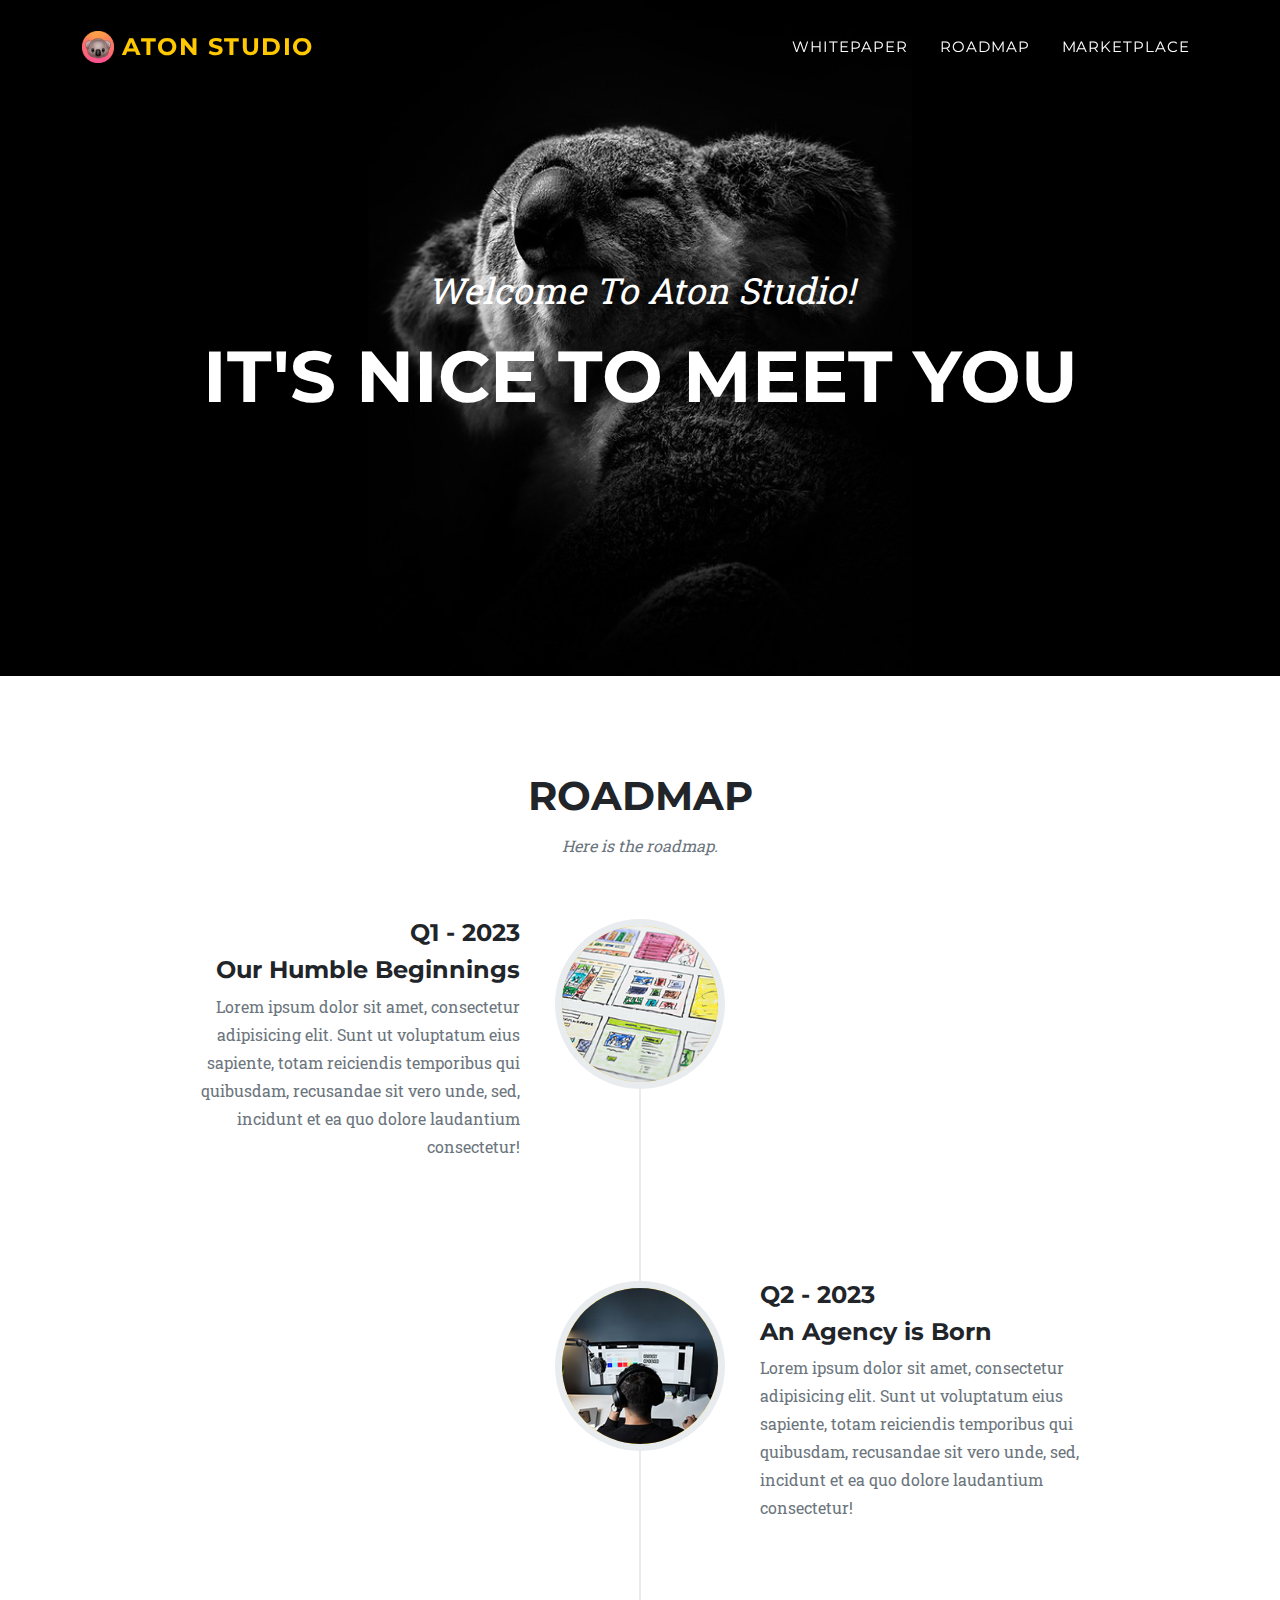
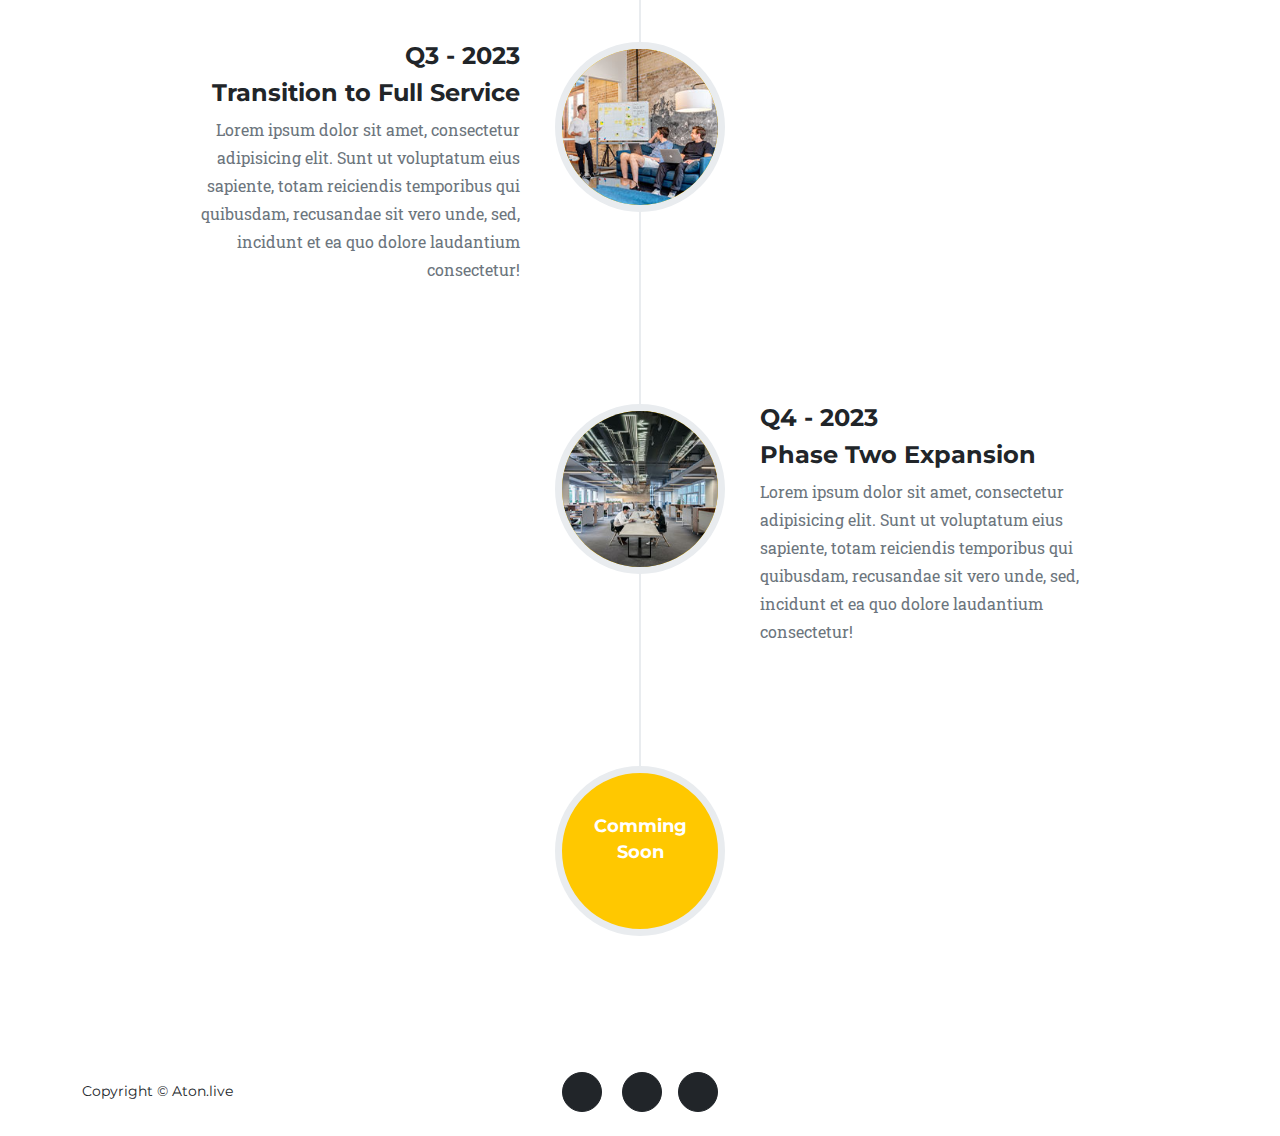
==== index.html @ 5dbd684d "add FCM #2" ====
<!DOCTYPE html>
<html lang="en">
    <head>
        <meta charset="utf-8" />
        <meta name="viewport" content="width=device-width, initial-scale=1, shrink-to-fit=no" />
        <meta name="description" content="" />
        <meta name="author" content="" />
        <title>Aton</title>
        <!-- Favicon-->
        <link rel="icon" type="image/x-icon" href="assets/favicon.ico" />
        <!-- Font Awesome icons (free version)-->
        <script src="https://use.fontawesome.com/releases/v6.3.0/js/all.js" crossorigin="anonymous"></script>
        <!-- Google fonts-->
        <link href="https://fonts.googleapis.com/css?family=Montserrat:400,700" rel="stylesheet" type="text/css" />
        <link href="https://fonts.googleapis.com/css?family=Roboto+Slab:400,100,300,700" rel="stylesheet" type="text/css" />
        <!-- Core theme CSS (includes Bootstrap)-->
        <link href="css/styles.css" rel="stylesheet" />
    </head>
    <body id="page-top">
        <!-- Navigation-->
        <nav class="navbar navbar-expand-lg navbar-dark fixed-top" id="mainNav">
            <div class="container">
                <a class="navbar-brand" style="display: flex;
                    align-items: center;
                    justify-content: center;" href="#page-top"><img src="assets/img/aton.png" alt="..." /><span
                    style="margin-left: 8px;">Aton Studio</span></a>
                    <button class="navbar-toggler" type="button" data-bs-toggle="collapse" data-bs-target="#navbarResponsive" aria-controls="navbarResponsive" aria-expanded="false" aria-label="Toggle navigation">
                    Menu
                    <i class="fas fa-bars ms-1"></i>
                    </button>
                    <div class="collapse navbar-collapse" id="navbarResponsive">
                        <ul class="navbar-nav text-uppercase ms-auto py-4 py-lg-0">
                            <li class="nav-item"><a class="nav-link" href="https://whitepaper.aton.live">Whitepaper</a></li>
                            <li class="nav-item"><a class="nav-link" href="#roadmap">Roadmap</a></li>
                            <li class="nav-item"><a class="nav-link" href="#markerplace">Marketplace</a></li>
                            
                        </ul>
                    </div>
                </div>
            </nav>
            <!-- Masthead-->
            <header class="masthead">
                <div class="container">
                    <div class="masthead-subheading">Welcome To Aton Studio!</div>
                    <div class="masthead-heading text-uppercase">It's Nice To Meet You</div>
                    <!-- <a class="btn btn-primary btn-xl text-uppercase" href="#services">Tell Me More</a> -->
                </div>
            </header>
            <!-- Services-->
            <!-- <section class="page-section" id="services">
                <div class="container">
                    <div class="text-center">
                        <h2 class="section-heading text-uppercase">Services</h2>
                        <h3 class="section-subheading text-muted">Lorem ipsum dolor sit amet consectetur.</h3>
                    </div>
                    <div class="row text-center">
                        <div class="col-md-4">
                            <span class="fa-stack fa-4x">
                                <i class="fas fa-circle fa-stack-2x text-primary"></i>
                                <i class="fas fa-shopping-cart fa-stack-1x fa-inverse"></i>
                            </span>
                            <h4 class="my-3">E-Commerce</h4>
                            <p class="text-muted">Lorem ipsum dolor sit amet, consectetur adipisicing elit. Minima maxime quam architecto quo inventore harum ex magni, dicta impedit.</p>
                        </div>
                        <div class="col-md-4">
                            <span class="fa-stack fa-4x">
                                <i class="fas fa-circle fa-stack-2x text-primary"></i>
                                <i class="fas fa-laptop fa-stack-1x fa-inverse"></i>
                            </span>
                            <h4 class="my-3">Responsive Design</h4>
                            <p class="text-muted">Lorem ipsum dolor sit amet, consectetur adipisicing elit. Minima maxime quam architecto quo inventore harum ex magni, dicta impedit.</p>
                        </div>
                        <div class="col-md-4">
                            <span class="fa-stack fa-4x">
                                <i class="fas fa-circle fa-stack-2x text-primary"></i>
                                <i class="fas fa-lock fa-stack-1x fa-inverse"></i>
                            </span>
                            <h4 class="my-3">Web Security</h4>
                            <p class="text-muted">Lorem ipsum dolor sit amet, consectetur adipisicing elit. Minima maxime quam architecto quo inventore harum ex magni, dicta impedit.</p>
                        </div>
                    </div>
                </div>
            </section> -->
            <!-- Portfolio Grid-->
            <section class="page-section bg-light" id="roadmap" hidden>
                <div class="container">
                    <div class="text-center">
                        <h2 class="section-heading text-uppercase">Marketplace</h2>
                        <!-- <h3 class="section-subheading text-muted">.</h3> -->
                    </div>
                    <div class="row">
                        <div class="col-lg-6 col-sm-6 mb-6">
                            <!-- Portfolio item 1-->
                            <div class="portfolio-item">
                                <a class="portfolio-link" data-bs-toggle="modal" href="#portfolioModal1">
                                    
                                    <img class="img-fluid" src="https://api.nextype.finance/uploads/20220811/cabba7545c4e58f94fafe153d2fb8b91.jpg" alt="..." />
                                </a>
                                <div class="portfolio-caption">
                                    <div class="portfolio-caption-heading">Box One</div>
                                    <div class="portfolio-caption-subheading text-muted">Illustration</div>
                                </div>
                            </div>
                        </div>
                        <div class="col-lg-6 col-sm-6 mb-6">
                            <!-- Portfolio item 2-->
                            <div class="portfolio-item">
                                <a class="portfolio-link" data-bs-toggle="modal" href="#portfolioModal2">
                                    
                                    <img class="img-fluid" src="https://api.nextype.finance/uploads/20220630/55131f9272487e66151fd3ce43eb2d7c.jpg" alt="..." />
                                </a>
                                <div class="portfolio-caption">
                                    <div class="portfolio-caption-heading">Box One</div>
                                    <div class="portfolio-caption-subheading text-muted">Graphic Design</div>
                                </div>
                            </div>
                        </div>
                        <div class="col-lg-6 col-sm-6 mb-6 mb-lg-0">
                            <!-- Portfolio item 3-->
                            <div class="portfolio-item">
                                <a class="portfolio-link" data-bs-toggle="modal" href="#portfolioModal3">
                                    
                                    <img class="img-fluid" src="https://api.nextype.finance/uploads/20220630/55131f9272487e66151fd3ce43eb2d7c.jpg" alt="..." />
                                </a>
                                <div class="portfolio-caption">
                                    <div class="portfolio-caption-heading">Box One</div>
                                    <div class="portfolio-caption-subheading text-muted">Identity</div>
                                </div>
                            </div>
                        </div>
                        <div class="col-lg-6 col-sm-6 mb-6">
                            <!-- Portfolio item 4-->
                            <div class="portfolio-item">
                                <a class="portfolio-link" data-bs-toggle="modal" href="#portfolioModal4">
                                    
                                    <img class="img-fluid" src="https://api.nextype.finance/uploads/20220630/55131f9272487e66151fd3ce43eb2d7c.jpg" alt="..." />
                                </a>
                                <div class="portfolio-caption">
                                    <div class="portfolio-caption-heading">Box One</div>
                                    <div class="portfolio-caption-subheading text-muted">Branding</div>
                                </div>
                            </div>
                        </div>
                    </div>
                </div>
            </section>
            <!-- About-->
            <section class="page-section" id="about">
                <div class="container">
                    <div class="text-center">
                        <h2 class="section-heading text-uppercase">Roadmap</h2>
                        <h3 class="section-subheading text-muted">Here is the roadmap.</h3>
                    </div>
                    <ul class="timeline">
                        <li>
                            <div class="timeline-image"><img class="rounded-circle img-fluid" src="assets/img/about/1.jpg" alt="..." /></div>
                            <div class="timeline-panel">
                                <div class="timeline-heading">
                                    <h4>Q1 - 2023</h4>
                                    <h4 class="subheading">Our Humble Beginnings</h4>
                                </div>
                                <div class="timeline-body"><p class="text-muted">Lorem ipsum dolor sit amet, consectetur adipisicing elit. Sunt ut voluptatum eius sapiente, totam reiciendis temporibus qui quibusdam, recusandae sit vero unde, sed, incidunt et ea quo dolore laudantium consectetur!</p></div>
                            </div>
                        </li>
                        <li class="timeline-inverted">
                            <div class="timeline-image"><img class="rounded-circle img-fluid" src="assets/img/about/2.jpg" alt="..." /></div>
                            <div class="timeline-panel">
                                <div class="timeline-heading">
                                    <h4>Q2 - 2023</h4>
                                    <h4 class="subheading">An Agency is Born</h4>
                                </div>
                                <div class="timeline-body"><p class="text-muted">Lorem ipsum dolor sit amet, consectetur adipisicing elit. Sunt ut voluptatum eius sapiente, totam reiciendis temporibus qui quibusdam, recusandae sit vero unde, sed, incidunt et ea quo dolore laudantium consectetur!</p></div>
                            </div>
                        </li>
                        <li>
                            <div class="timeline-image"><img class="rounded-circle img-fluid" src="assets/img/about/3.jpg" alt="..." /></div>
                            <div class="timeline-panel">
                                <div class="timeline-heading">
                                    <h4>Q3 - 2023</h4>
                                    <h4 class="subheading">Transition to Full Service</h4>
                                </div>
                                <div class="timeline-body"><p class="text-muted">Lorem ipsum dolor sit amet, consectetur adipisicing elit. Sunt ut voluptatum eius sapiente, totam reiciendis temporibus qui quibusdam, recusandae sit vero unde, sed, incidunt et ea quo dolore laudantium consectetur!</p></div>
                            </div>
                        </li>
                        <li class="timeline-inverted">
                            <div class="timeline-image"><img class="rounded-circle img-fluid" src="assets/img/about/4.jpg" alt="..." /></div>
                            <div class="timeline-panel">
                                <div class="timeline-heading">
                                    <h4>Q4 - 2023</h4>
                                    <h4 class="subheading">Phase Two Expansion</h4>
                                </div>
                                <div class="timeline-body"><p class="text-muted">Lorem ipsum dolor sit amet, consectetur adipisicing elit. Sunt ut voluptatum eius sapiente, totam reiciendis temporibus qui quibusdam, recusandae sit vero unde, sed, incidunt et ea quo dolore laudantium consectetur!</p></div>
                            </div>
                        </li>
                        <li class="timeline-inverted">
                            <div class="timeline-image">
                                <h4>
                                Comming <br> Soon
                                </h4>
                            </div>
                        </li>
                    </ul>
                </div>
            </section>
            <!-- Team-->
            <!-- <section class="page-section bg-light" id="team">
                <div class="container">
                    <div class="text-center">
                        <h2 class="section-heading text-uppercase">Our Amazing Team</h2>
                        <h3 class="section-subheading text-muted">Lorem ipsum dolor sit amet consectetur.</h3>
                    </div>
                    <div class="row">
                        <div class="col-lg-4">
                            <div class="team-member">
                                <img class="mx-auto rounded-circle" src="assets/img/team/1.jpg" alt="..." />
                                <h4>Parveen Anand</h4>
                                <p class="text-muted">Lead Designer</p>
                                <a class="btn btn-dark btn-social mx-2" href="#!" aria-label="Parveen Anand Twitter Profile"><i class="fab fa-twitter"></i></a>
                                <a class="btn btn-dark btn-social mx-2" href="#!" aria-label="Parveen Anand Facebook Profile"><i class="fab fa-facebook-f"></i></a>
                                <a class="btn btn-dark btn-social mx-2" href="#!" aria-label="Parveen Anand LinkedIn Profile"><i class="fab fa-linkedin-in"></i></a>
                            </div>
                        </div>
                        <div class="col-lg-4">
                            <div class="team-member">
                                <img class="mx-auto rounded-circle" src="assets/img/team/2.jpg" alt="..." />
                                <h4>Diana Petersen</h4>
                                <p class="text-muted">Lead Marketer</p>
                                <a class="btn btn-dark btn-social mx-2" href="#!" aria-label="Diana Petersen Twitter Profile"><i class="fab fa-twitter"></i></a>
                                <a class="btn btn-dark btn-social mx-2" href="#!" aria-label="Diana Petersen Facebook Profile"><i class="fab fa-facebook-f"></i></a>
                                <a class="btn btn-dark btn-social mx-2" href="#!" aria-label="Diana Petersen LinkedIn Profile"><i class="fab fa-linkedin-in"></i></a>
                            </div>
                        </div>
                        <div class="col-lg-4">
                            <div class="team-member">
                                <img class="mx-auto rounded-circle" src="assets/img/team/3.jpg" alt="..." />
                                <h4>Larry Parker</h4>
                                <p class="text-muted">Lead Developer</p>
                                <a class="btn btn-dark btn-social mx-2" href="#!" aria-label="Larry Parker Twitter Profile"><i class="fab fa-twitter"></i></a>
                                <a class="btn btn-dark btn-social mx-2" href="#!" aria-label="Larry Parker Facebook Profile"><i class="fab fa-facebook-f"></i></a>
                                <a class="btn btn-dark btn-social mx-2" href="#!" aria-label="Larry Parker LinkedIn Profile"><i class="fab fa-linkedin-in"></i></a>
                            </div>
                        </div>
                    </div>
                    <div class="row">
                        <div class="col-lg-8 mx-auto text-center"><p class="large text-muted">Lorem ipsum dolor sit amet, consectetur adipisicing elit. Aut eaque, laboriosam veritatis, quos non quis ad perspiciatis, totam corporis ea, alias ut unde.</p></div>
                    </div>
                </div>
            </section> -->
            <!-- Clients-->
            <!-- <div class="py-5">
                <div class="container">
                    <div class="row align-items-center">
                        <div class="col-md-3 col-sm-6 my-3">
                            <a href="#!"><img class="img-fluid img-brand d-block mx-auto" src="assets/img/logos/microsoft.svg" alt="..." aria-label="Microsoft Logo" /></a>
                        </div>
                        <div class="col-md-3 col-sm-6 my-3">
                            <a href="#!"><img class="img-fluid img-brand d-block mx-auto" src="assets/img/logos/google.svg" alt="..." aria-label="Google Logo" /></a>
                        </div>
                        <div class="col-md-3 col-sm-6 my-3">
                            <a href="#!"><img class="img-fluid img-brand d-block mx-auto" src="assets/img/logos/facebook.svg" alt="..." aria-label="Facebook Logo" /></a>
                        </div>
                        <div class="col-md-3 col-sm-6 my-3">
                            <a href="#!"><img class="img-fluid img-brand d-block mx-auto" src="assets/img/logos/ibm.svg" alt="..." aria-label="IBM Logo" /></a>
                        </div>
                    </div>
                </div>
            </div> -->
            <!-- Contact-->
            
            <!-- Footer-->
            <footer class="footer py-4">
                <div class="container">
                    <div class="row align-items-center">
                        <div class="col-lg-4 text-lg-start">Copyright &copy; Aton.live</div>
                        <div class="col-lg-4 my-3 my-lg-0">
                            <a class="btn btn-dark btn-social mx-2" href="#!" aria-label="Twitter"><i class="fab fa-twitter"></i></a>
                            <a class="btn btn-dark btn-social mx-2" href="#!" aria-label="Telegram">
                                <i class="fa-brands fa-telegram"></i>
                                <a class="btn btn-dark btn-social mx-2" href="#!" aria-label="Discord"><i class="fa-brands fa-discord"></i></a>
                            </div>
                            
                        </div>
                    </div>
                </footer>
                <!-- Portfolio Modals-->
                <!-- Portfolio item 1 modal popup-->
                <div class="portfolio-modal modal fade" id="portfolioModal1" tabindex="-1" role="dialog" aria-hidden="true">
                    <div class="modal-dialog">
                        <div class="modal-content">
                            <div class="close-modal" data-bs-dismiss="modal"><img src="assets/img/close-icon.svg" alt="Close modal" /></div>
                            <div class="container">
                                <div class="row justify-content-center">
                                    <div class="col-lg-8">
                                        <div class="modal-body">
                                            <!-- Project details-->
                                            <h2 class="text-uppercase">Project Name</h2>
                                            <p class="item-intro text-muted">Lorem ipsum dolor sit amet consectetur.</p>
                                            <img class="img-fluid d-block mx-auto" src="assets/img/portfolio/1.jpg" alt="..." />
                                            <p>Use this area to describe your project. Lorem ipsum dolor sit amet, consectetur adipisicing elit. Est blanditiis dolorem culpa incidunt minus dignissimos deserunt repellat aperiam quasi sunt officia expedita beatae cupiditate, maiores repudiandae, nostrum, reiciendis facere nemo!</p>
                                            <ul class="list-inline">
                                                <li>
                                                    <strong>Client:</strong>
                                                    Threads
                                                </li>
                                                <li>
                                                    <strong>Category:</strong>
                                                    Illustration
                                                </li>
                                            </ul>
                                            <button class="btn btn-primary btn-xl text-uppercase" data-bs-dismiss="modal" type="button">
                                            <i class="fas fa-xmark me-1"></i>
                                            Close Project
                                            </button>
                                        </div>
                                    </div>
                                </div>
                            </div>
                        </div>
                    </div>
                </div>
                <!-- Portfolio item 2 modal popup-->
                <div class="portfolio-modal modal fade" id="portfolioModal2" tabindex="-1" role="dialog" aria-hidden="true">
                    <div class="modal-dialog">
                        <div class="modal-content">
                            <div class="close-modal" data-bs-dismiss="modal"><img src="assets/img/close-icon.svg" alt="Close modal" /></div>
                            <div class="container">
                                <div class="row justify-content-center">
                                    <div class="col-lg-8">
                                        <div class="modal-body">
                                            <!-- Project details-->
                                            <h2 class="text-uppercase">Project Name</h2>
                                            <p class="item-intro text-muted">Lorem ipsum dolor sit amet consectetur.</p>
                                            <img class="img-fluid d-block mx-auto" src="assets/img/portfolio/2.jpg" alt="..." />
                                            <p>Use this area to describe your project. Lorem ipsum dolor sit amet, consectetur adipisicing elit. Est blanditiis dolorem culpa incidunt minus dignissimos deserunt repellat aperiam quasi sunt officia expedita beatae cupiditate, maiores repudiandae, nostrum, reiciendis facere nemo!</p>
                                            <ul class="list-inline">
                                                <li>
                                                    <strong>Client:</strong>
                                                    Explore
                                                </li>
                                                <li>
                                                    <strong>Category:</strong>
                                                    Graphic Design
                                                </li>
                                            </ul>
                                            <button class="btn btn-primary btn-xl text-uppercase" data-bs-dismiss="modal" type="button">
                                            <i class="fas fa-xmark me-1"></i>
                                            Close Project
                                            </button>
                                        </div>
                                    </div>
                                </div>
                            </div>
                        </div>
                    </div>
                </div>
                <!-- Portfolio item 3 modal popup-->
                <div class="portfolio-modal modal fade" id="portfolioModal3" tabindex="-1" role="dialog" aria-hidden="true">
                    <div class="modal-dialog">
                        <div class="modal-content">
                            <div class="close-modal" data-bs-dismiss="modal"><img src="assets/img/close-icon.svg" alt="Close modal" /></div>
                            <div class="container">
                                <div class="row justify-content-center">
                                    <div class="col-lg-8">
                                        <div class="modal-body">
                                            <!-- Project details-->
                                            <h2 class="text-uppercase">Project Name</h2>
                                            <p class="item-intro text-muted">Lorem ipsum dolor sit amet consectetur.</p>
                                            <img class="img-fluid d-block mx-auto" src="assets/img/portfolio/3.jpg" alt="..." />
                                            <p>Use this area to describe your project. Lorem ipsum dolor sit amet, consectetur adipisicing elit. Est blanditiis dolorem culpa incidunt minus dignissimos deserunt repellat aperiam quasi sunt officia expedita beatae cupiditate, maiores repudiandae, nostrum, reiciendis facere nemo!</p>
                                            <ul class="list-inline">
                                                <li>
                                                    <strong>Client:</strong>
                                                    Finish
                                                </li>
                                                <li>
                                                    <strong>Category:</strong>
                                                    Identity
                                                </li>
                                            </ul>
                                            <button class="btn btn-primary btn-xl text-uppercase" data-bs-dismiss="modal" type="button">
                                            <i class="fas fa-xmark me-1"></i>
                                            Close Project
                                            </button>
                                        </div>
                                    </div>
                                </div>
                            </div>
                        </div>
                    </div>
                </div>
                <!-- Portfolio item 4 modal popup-->
                <div class="portfolio-modal modal fade" id="portfolioModal4" tabindex="-1" role="dialog" aria-hidden="true">
                    <div class="modal-dialog">
                        <div class="modal-content">
                            <div class="close-modal" data-bs-dismiss="modal"><img src="assets/img/close-icon.svg" alt="Close modal" /></div>
                            <div class="container">
                                <div class="row justify-content-center">
                                    <div class="col-lg-8">
                                        <div class="modal-body">
                                            <!-- Project details-->
                                            <h2 class="text-uppercase">Project Name</h2>
                                            <p class="item-intro text-muted">Lorem ipsum dolor sit amet consectetur.</p>
                                            <img class="img-fluid d-block mx-auto" src="assets/img/portfolio/4.jpg" alt="..." />
                                            <p>Use this area to describe your project. Lorem ipsum dolor sit amet, consectetur adipisicing elit. Est blanditiis dolorem culpa incidunt minus dignissimos deserunt repellat aperiam quasi sunt officia expedita beatae cupiditate, maiores repudiandae, nostrum, reiciendis facere nemo!</p>
                                            <ul class="list-inline">
                                                <li>
                                                    <strong>Client:</strong>
                                                    Lines
                                                </li>
                                                <li>
                                                    <strong>Category:</strong>
                                                    Branding
                                                </li>
                                            </ul>
                                            <button class="btn btn-primary btn-xl text-uppercase" data-bs-dismiss="modal" type="button">
                                            <i class="fas fa-xmark me-1"></i>
                                            Close Project
                                            </button>
                                        </div>
                                    </div>
                                </div>
                            </div>
                        </div>
                    </div>
                </div>
                <!-- Portfolio item 5 modal popup-->
                <div class="portfolio-modal modal fade" id="portfolioModal5" tabindex="-1" role="dialog" aria-hidden="true">
                    <div class="modal-dialog">
                        <div class="modal-content">
                            <div class="close-modal" data-bs-dismiss="modal"><img src="assets/img/close-icon.svg" alt="Close modal" /></div>
                            <div class="container">
                                <div class="row justify-content-center">
                                    <div class="col-lg-8">
                                        <div class="modal-body">
                                            <!-- Project details-->
                                            <h2 class="text-uppercase">Project Name</h2>
                                            <p class="item-intro text-muted">Lorem ipsum dolor sit amet consectetur.</p>
                                            <img class="img-fluid d-block mx-auto" src="assets/img/portfolio/5.jpg" alt="..." />
                                            <p>Use this area to describe your project. Lorem ipsum dolor sit amet, consectetur adipisicing elit. Est blanditiis dolorem culpa incidunt minus dignissimos deserunt repellat aperiam quasi sunt officia expedita beatae cupiditate, maiores repudiandae, nostrum, reiciendis facere nemo!</p>
                                            <ul class="list-inline">
                                                <li>
                                                    <strong>Client:</strong>
                                                    Southwest
                                                </li>
                                                <li>
                                                    <strong>Category:</strong>
                                                    Website Design
                                                </li>
                                            </ul>
                                            <button class="btn btn-primary btn-xl text-uppercase" data-bs-dismiss="modal" type="button">
                                            <i class="fas fa-xmark me-1"></i>
                                            Close Project
                                            </button>
                                        </div>
                                    </div>
                                </div>
                            </div>
                        </div>
                    </div>
                </div>
                <!-- Portfolio item 6 modal popup-->
                <div class="portfolio-modal modal fade" id="portfolioModal6" tabindex="-1" role="dialog" aria-hidden="true">
                    <div class="modal-dialog">
                        <div class="modal-content">
                            <div class="close-modal" data-bs-dismiss="modal"><img src="assets/img/close-icon.svg" alt="Close modal" /></div>
                            <div class="container">
                                <div class="row justify-content-center">
                                    <div class="col-lg-8">
                                        <div class="modal-body">
                                            <!-- Project details-->
                                            <h2 class="text-uppercase">Project Name</h2>
                                            <p class="item-intro text-muted">Lorem ipsum dolor sit amet consectetur.</p>
                                            <img class="img-fluid d-block mx-auto" src="assets/img/portfolio/6.jpg" alt="..." />
                                            <p>Use this area to describe your project. Lorem ipsum dolor sit amet, consectetur adipisicing elit. Est blanditiis dolorem culpa incidunt minus dignissimos deserunt repellat aperiam quasi sunt officia expedita beatae cupiditate, maiores repudiandae, nostrum, reiciendis facere nemo!</p>
                                            <ul class="list-inline">
                                                <li>
                                                    <strong>Client:</strong>
                                                    Window
                                                </li>
                                                <li>
                                                    <strong>Category:</strong>
                                                    Photography
                                                </li>
                                            </ul>
                                            <button class="btn btn-primary btn-xl text-uppercase" data-bs-dismiss="modal" type="button">
                                            <i class="fas fa-xmark me-1"></i>
                                            Close Project
                                            </button>
                                        </div>
                                    </div>
                                </div>
                            </div>
                        </div>
                    </div>
                </div>
                <!-- Bootstrap core JS-->
                <script src="https://cdn.jsdelivr.net/npm/bootstrap@5.2.3/dist/js/bootstrap.bundle.min.js"></script>
                <!-- Core theme JS-->
                <script src="js/scripts.js"></script>
                <!-- * * * * * * * * * * * * * * * * * * * * * * * * * * * * * * * * * * * * * * * *-->
                <!-- * *                               SB Forms JS                               * *-->
                <!-- * * Activate your form at https://startbootstrap.com/solution/contact-forms * *-->
                <!-- * * * * * * * * * * * * * * * * * * * * * * * * * * * * * * * * * * * * * * * *-->
                <script src="https://cdn.startbootstrap.com/sb-forms-latest.js"></script>
                <script type="module">
                // Import the functions you need from the SDKs you need
                import { initializeApp } from "https://www.gstatic.com/firebasejs/9.22.2/firebase-app.js";
                import { getAnalytics } from "https://www.gstatic.com/firebasejs/9.22.2/firebase-analytics.js";
                // TODO: Add SDKs for Firebase products that you want to use
                // https://firebase.google.com/docs/web/setup#available-libraries
                // Your web app's Firebase configuration
                // For Firebase JS SDK v7.20.0 and later, measurementId is optional
                const firebaseConfig = {
                apiKey: "AIzaSyDiqW_AFMEphLbdrB8L8mS9ih6GQf1ckoI",
                authDomain: "fcm-demo-9a534.firebaseapp.com",
                projectId: "fcm-demo-9a534",
                storageBucket: "fcm-demo-9a534.appspot.com",
                messagingSenderId: "1076455586707",
                appId: "1:1076455586707:web:398257d12995096ba80666",
                measurementId: "G-59GK2NN295"
                };
                // Initialize Firebase
                const app = initializeApp(firebaseConfig);
                // Khởi tạo Firebase
                // Lấy đối tượng messaging của Firebase
                //var messaging = app.messaging();
                // Yêu cầu quyền hiển thị thông báo
                messaging.requestPermission()
                .then(function () {
                console.log('Quyền hiển thị thông báo đã được cấp!');
                // Gửi thông báo đẩy khi đã có quyền
                //sendPushNotification();
                })
                .catch(function (error) {
                console.log('Lỗi khi yêu cầu quyền hiển thị thông báo:', error);
                });
                const analytics = getAnalytics(app);
                </script>
            </body>
        </html>
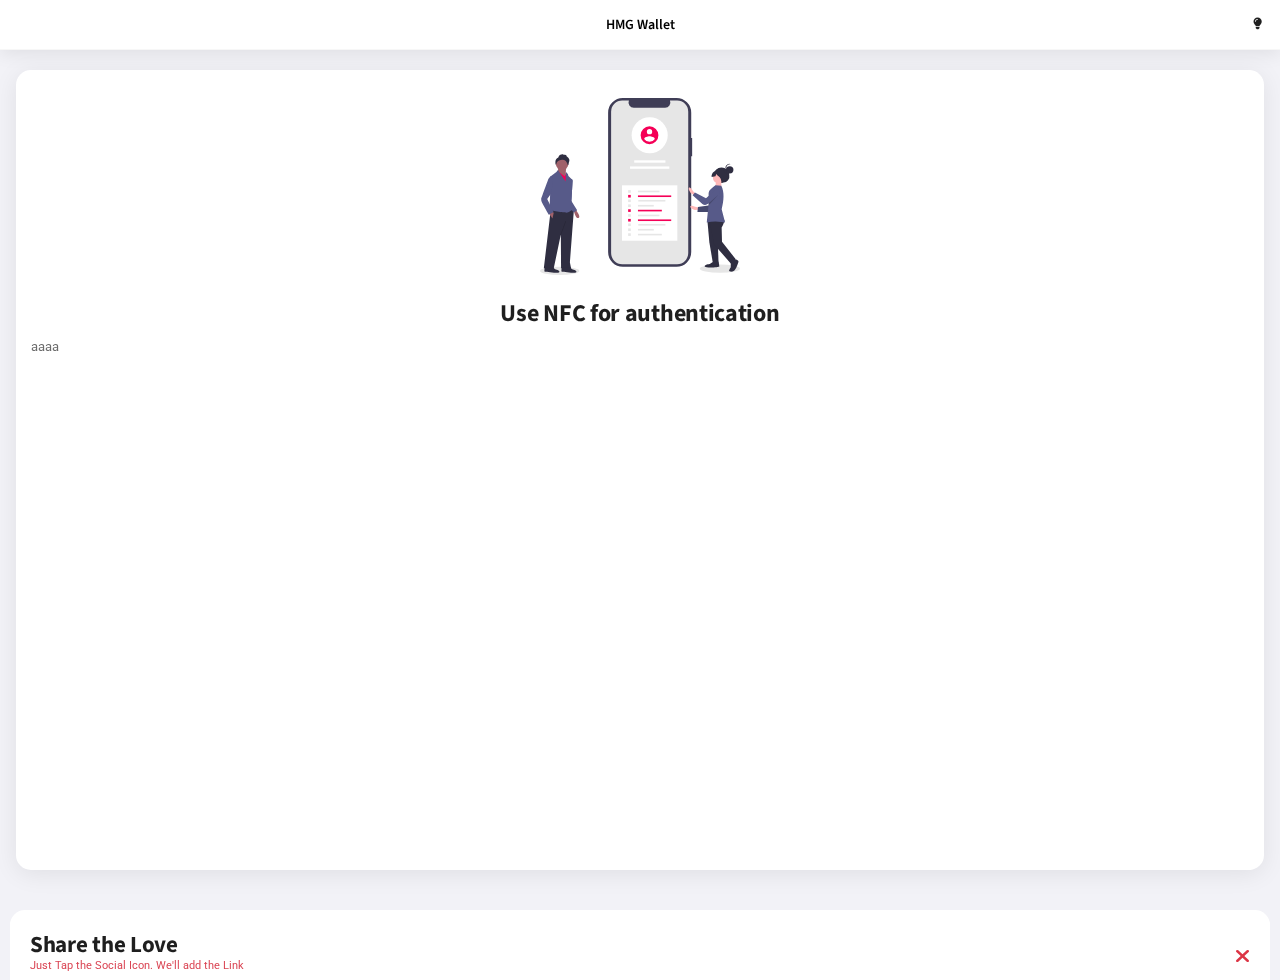
==== commit aba4515f: "add nfc" ====
--- a/index.html
+++ b/index.html
@@ -1,540 +1,180 @@
-<!DOCTYPE html>
+<!DOCTYPE HTML>
 <html lang="en">
-    <head>
-        <meta charset="utf-8" />
-        <meta name="viewport" content="width=device-width, initial-scale=1, shrink-to-fit=no" />
-        <meta name="description" content="" />
-        <meta name="author" content="" />
-        <title>Aton</title>
-        <!-- Favicon-->
-        <link rel="icon" type="image/x-icon" href="assets/favicon.ico" />
-        <!-- Font Awesome icons (free version)-->
-        <script src="https://use.fontawesome.com/releases/v6.3.0/js/all.js" crossorigin="anonymous"></script>
-        <!-- Google fonts-->
-        <link href="https://fonts.googleapis.com/css?family=Montserrat:400,700" rel="stylesheet" type="text/css" />
-        <link href="https://fonts.googleapis.com/css?family=Roboto+Slab:400,100,300,700" rel="stylesheet" type="text/css" />
-        <!-- Core theme CSS (includes Bootstrap)-->
-        <link href="css/styles.css" rel="stylesheet" />
-    </head>
-    <body id="page-top">
-        <!-- Navigation-->
-        <nav class="navbar navbar-expand-lg navbar-dark fixed-top" id="mainNav">
-            <div class="container">
-                <a class="navbar-brand" style="display: flex;
-                    align-items: center;
-                    justify-content: center;" href="#page-top"><img src="assets/img/aton.png" alt="..." /><span
-                    style="margin-left: 8px;">Aton Studio</span></a>
-                    <button class="navbar-toggler" type="button" data-bs-toggle="collapse" data-bs-target="#navbarResponsive" aria-controls="navbarResponsive" aria-expanded="false" aria-label="Toggle navigation">
-                    Menu
-                    <i class="fas fa-bars ms-1"></i>
-                    </button>
-                    <div class="collapse navbar-collapse" id="navbarResponsive">
-                        <ul class="navbar-nav text-uppercase ms-auto py-4 py-lg-0">
-                            <li class="nav-item"><a class="nav-link" href="https://whitepaper.aton.live">Whitepaper</a></li>
-                            <li class="nav-item"><a class="nav-link" href="#roadmap">Roadmap</a></li>
-                            <li class="nav-item"><a class="nav-link" href="#markerplace">Marketplace</a></li>
-                            
-                        </ul>
+<head>
+<meta http-equiv="Content-Type" content="text/html; charset=utf-8" />
+<meta name="apple-mobile-web-app-capable" content="yes">
+<meta name="apple-mobile-web-app-status-bar-style" content="black-translucent">
+<meta name="viewport" content="width=device-width, initial-scale=1, minimum-scale=1, maximum-scale=1, viewport-fit=cover" />
+<title>StickyMobile BootStrap</title>
+<link rel="stylesheet" type="text/css" href="styles/bootstrap.css">
+<link rel="stylesheet" type="text/css" href="styles/style.css">
+<link href="https://fonts.googleapis.com/css?family=Roboto:300,300i,400,400i,500,500i,700,700i,900,900i|Source+Sans+Pro:300,300i,400,400i,600,600i,700,700i,900,900i&display=swap" rel="stylesheet">
+<link rel="stylesheet" type="text/css" href="fonts/css/fontawesome-all.min.css">
+<link rel="manifest" href="_manifest.json" data-pwa-version="set_in_manifest_and_pwa_js">
+<link rel="apple-touch-icon" sizes="180x180" href="app/icons/icon-192x192.png">
+</head>
+
+<body class="theme-light" data-highlight="highlight-red" data-gradient="body-default">
+
+<div id="preloader"><div class="spinner-border color-highlight" role="status"></div></div>
+
+<div id="page">
+
+    <div class="header header-fixed header-logo-center">
+        <a href="index.html" class="header-title">HMG Wallet</a>
+        <a href="#" data-toggle-theme class="header-icon header-icon-4"><i class="fas fa-lightbulb"></i></a>
+    </div>
+
+    
+
+    <div class="page-content header-clear-medium">
+
+        <div class="card card-style" style="height: 800px;">
+            <div class="content mb-0">
+                <img src="images/undraw/2.svg" width="200" class="mx-auto mt-2">
+                <h1  class="text-center pt-4">Use NFC for authentication</h1>
+                <a id="nfc">aaaa</a>
+                </div>
+            </div>
+        </div>
+
+
+    </div>
+    <!-- End of Page Content-->
+    <!-- All Menus, Action Sheets, Modals, Notifications, Toasts, Snackbars get Placed outside the <div class="page-content"> -->
+
+    <div id="menu-verified" class="menu menu-box-modal menu-box-detached">
+        <div class="content text-center py-4">
+            <i class="fa fa-check-circle color-green-dark fa-6x scale-box"></i>
+            <h1 class="pt-4 mb-0">Identity Verified</h1>
+            <p>
+                Thank you for verifying your identity!
+            </p>
+            <a href="#" class="close-menu btn btn-center-l btn-m bg-green-dark rounded-sm text-uppercase font-700 mb-3">Awesome</a>
+        </div>
+    </div>
+
+    <div id="menu-settings" class="menu menu-box-bottom menu-box-detached">
+        <div class="menu-title mt-0 pt-0"><h1>Settings</h1><p class="color-highlight">Flexible and Easy to Use</p><a href="#" class="close-menu"><i class="fa fa-times"></i></a></div>
+        <div class="divider divider-margins mb-n2"></div>
+        <div class="content">
+            <div class="list-group list-custom-small">
+                <a href="#" data-toggle-theme data-trigger-switch="switch-dark-mode" class="pb-2 ms-n1">
+                    <i class="fa font-12 fa-moon rounded-s bg-highlight color-white me-3"></i>
+                    <span>Dark Mode</span>
+                    <div class="custom-control scale-switch ios-switch">
+                        <input data-toggle-theme type="checkbox" class="ios-input" id="switch-dark-mode">
+                        <label class="custom-control-label" for="switch-dark-mode"></label>
                     </div>
-                </div>
-            </nav>
-            <!-- Masthead-->
-            <header class="masthead">
-                <div class="container">
-                    <div class="masthead-subheading">Welcome To Aton Studio!</div>
-                    <div class="masthead-heading text-uppercase">It's Nice To Meet You</div>
-                    <!-- <a class="btn btn-primary btn-xl text-uppercase" href="#services">Tell Me More</a> -->
-                </div>
-            </header>
-            <!-- Services-->
-            <!-- <section class="page-section" id="services">
-                <div class="container">
-                    <div class="text-center">
-                        <h2 class="section-heading text-uppercase">Services</h2>
-                        <h3 class="section-subheading text-muted">Lorem ipsum dolor sit amet consectetur.</h3>
-                    </div>
-                    <div class="row text-center">
-                        <div class="col-md-4">
-                            <span class="fa-stack fa-4x">
-                                <i class="fas fa-circle fa-stack-2x text-primary"></i>
-                                <i class="fas fa-shopping-cart fa-stack-1x fa-inverse"></i>
-                            </span>
-                            <h4 class="my-3">E-Commerce</h4>
-                            <p class="text-muted">Lorem ipsum dolor sit amet, consectetur adipisicing elit. Minima maxime quam architecto quo inventore harum ex magni, dicta impedit.</p>
-                        </div>
-                        <div class="col-md-4">
-                            <span class="fa-stack fa-4x">
-                                <i class="fas fa-circle fa-stack-2x text-primary"></i>
-                                <i class="fas fa-laptop fa-stack-1x fa-inverse"></i>
-                            </span>
-                            <h4 class="my-3">Responsive Design</h4>
-                            <p class="text-muted">Lorem ipsum dolor sit amet, consectetur adipisicing elit. Minima maxime quam architecto quo inventore harum ex magni, dicta impedit.</p>
-                        </div>
-                        <div class="col-md-4">
-                            <span class="fa-stack fa-4x">
-                                <i class="fas fa-circle fa-stack-2x text-primary"></i>
-                                <i class="fas fa-lock fa-stack-1x fa-inverse"></i>
-                            </span>
-                            <h4 class="my-3">Web Security</h4>
-                            <p class="text-muted">Lorem ipsum dolor sit amet, consectetur adipisicing elit. Minima maxime quam architecto quo inventore harum ex magni, dicta impedit.</p>
-                        </div>
-                    </div>
-                </div>
-            </section> -->
-            <!-- Portfolio Grid-->
-            <section class="page-section bg-light" id="roadmap" hidden>
-                <div class="container">
-                    <div class="text-center">
-                        <h2 class="section-heading text-uppercase">Marketplace</h2>
-                        <!-- <h3 class="section-subheading text-muted">.</h3> -->
-                    </div>
-                    <div class="row">
-                        <div class="col-lg-6 col-sm-6 mb-6">
-                            <!-- Portfolio item 1-->
-                            <div class="portfolio-item">
-                                <a class="portfolio-link" data-bs-toggle="modal" href="#portfolioModal1">
-                                    
-                                    <img class="img-fluid" src="https://api.nextype.finance/uploads/20220811/cabba7545c4e58f94fafe153d2fb8b91.jpg" alt="..." />
-                                </a>
-                                <div class="portfolio-caption">
-                                    <div class="portfolio-caption-heading">Box One</div>
-                                    <div class="portfolio-caption-subheading text-muted">Illustration</div>
-                                </div>
-                            </div>
-                        </div>
-                        <div class="col-lg-6 col-sm-6 mb-6">
-                            <!-- Portfolio item 2-->
-                            <div class="portfolio-item">
-                                <a class="portfolio-link" data-bs-toggle="modal" href="#portfolioModal2">
-                                    
-                                    <img class="img-fluid" src="https://api.nextype.finance/uploads/20220630/55131f9272487e66151fd3ce43eb2d7c.jpg" alt="..." />
-                                </a>
-                                <div class="portfolio-caption">
-                                    <div class="portfolio-caption-heading">Box One</div>
-                                    <div class="portfolio-caption-subheading text-muted">Graphic Design</div>
-                                </div>
-                            </div>
-                        </div>
-                        <div class="col-lg-6 col-sm-6 mb-6 mb-lg-0">
-                            <!-- Portfolio item 3-->
-                            <div class="portfolio-item">
-                                <a class="portfolio-link" data-bs-toggle="modal" href="#portfolioModal3">
-                                    
-                                    <img class="img-fluid" src="https://api.nextype.finance/uploads/20220630/55131f9272487e66151fd3ce43eb2d7c.jpg" alt="..." />
-                                </a>
-                                <div class="portfolio-caption">
-                                    <div class="portfolio-caption-heading">Box One</div>
-                                    <div class="portfolio-caption-subheading text-muted">Identity</div>
-                                </div>
-                            </div>
-                        </div>
-                        <div class="col-lg-6 col-sm-6 mb-6">
-                            <!-- Portfolio item 4-->
-                            <div class="portfolio-item">
-                                <a class="portfolio-link" data-bs-toggle="modal" href="#portfolioModal4">
-                                    
-                                    <img class="img-fluid" src="https://api.nextype.finance/uploads/20220630/55131f9272487e66151fd3ce43eb2d7c.jpg" alt="..." />
-                                </a>
-                                <div class="portfolio-caption">
-                                    <div class="portfolio-caption-heading">Box One</div>
-                                    <div class="portfolio-caption-subheading text-muted">Branding</div>
-                                </div>
-                            </div>
-                        </div>
-                    </div>
-                </div>
-            </section>
-            <!-- About-->
-            <section class="page-section" id="about">
-                <div class="container">
-                    <div class="text-center">
-                        <h2 class="section-heading text-uppercase">Roadmap</h2>
-                        <h3 class="section-subheading text-muted">Here is the roadmap.</h3>
-                    </div>
-                    <ul class="timeline">
-                        <li>
-                            <div class="timeline-image"><img class="rounded-circle img-fluid" src="assets/img/about/1.jpg" alt="..." /></div>
-                            <div class="timeline-panel">
-                                <div class="timeline-heading">
-                                    <h4>Q1 - 2023</h4>
-                                    <h4 class="subheading">Our Humble Beginnings</h4>
-                                </div>
-                                <div class="timeline-body"><p class="text-muted">Lorem ipsum dolor sit amet, consectetur adipisicing elit. Sunt ut voluptatum eius sapiente, totam reiciendis temporibus qui quibusdam, recusandae sit vero unde, sed, incidunt et ea quo dolore laudantium consectetur!</p></div>
-                            </div>
-                        </li>
-                        <li class="timeline-inverted">
-                            <div class="timeline-image"><img class="rounded-circle img-fluid" src="assets/img/about/2.jpg" alt="..." /></div>
-                            <div class="timeline-panel">
-                                <div class="timeline-heading">
-                                    <h4>Q2 - 2023</h4>
-                                    <h4 class="subheading">An Agency is Born</h4>
-                                </div>
-                                <div class="timeline-body"><p class="text-muted">Lorem ipsum dolor sit amet, consectetur adipisicing elit. Sunt ut voluptatum eius sapiente, totam reiciendis temporibus qui quibusdam, recusandae sit vero unde, sed, incidunt et ea quo dolore laudantium consectetur!</p></div>
-                            </div>
-                        </li>
-                        <li>
-                            <div class="timeline-image"><img class="rounded-circle img-fluid" src="assets/img/about/3.jpg" alt="..." /></div>
-                            <div class="timeline-panel">
-                                <div class="timeline-heading">
-                                    <h4>Q3 - 2023</h4>
-                                    <h4 class="subheading">Transition to Full Service</h4>
-                                </div>
-                                <div class="timeline-body"><p class="text-muted">Lorem ipsum dolor sit amet, consectetur adipisicing elit. Sunt ut voluptatum eius sapiente, totam reiciendis temporibus qui quibusdam, recusandae sit vero unde, sed, incidunt et ea quo dolore laudantium consectetur!</p></div>
-                            </div>
-                        </li>
-                        <li class="timeline-inverted">
-                            <div class="timeline-image"><img class="rounded-circle img-fluid" src="assets/img/about/4.jpg" alt="..." /></div>
-                            <div class="timeline-panel">
-                                <div class="timeline-heading">
-                                    <h4>Q4 - 2023</h4>
-                                    <h4 class="subheading">Phase Two Expansion</h4>
-                                </div>
-                                <div class="timeline-body"><p class="text-muted">Lorem ipsum dolor sit amet, consectetur adipisicing elit. Sunt ut voluptatum eius sapiente, totam reiciendis temporibus qui quibusdam, recusandae sit vero unde, sed, incidunt et ea quo dolore laudantium consectetur!</p></div>
-                            </div>
-                        </li>
-                        <li class="timeline-inverted">
-                            <div class="timeline-image">
-                                <h4>
-                                Comming <br> Soon
-                                </h4>
-                            </div>
-                        </li>
-                    </ul>
-                </div>
-            </section>
-            <!-- Team-->
-            <!-- <section class="page-section bg-light" id="team">
-                <div class="container">
-                    <div class="text-center">
-                        <h2 class="section-heading text-uppercase">Our Amazing Team</h2>
-                        <h3 class="section-subheading text-muted">Lorem ipsum dolor sit amet consectetur.</h3>
-                    </div>
-                    <div class="row">
-                        <div class="col-lg-4">
-                            <div class="team-member">
-                                <img class="mx-auto rounded-circle" src="assets/img/team/1.jpg" alt="..." />
-                                <h4>Parveen Anand</h4>
-                                <p class="text-muted">Lead Designer</p>
-                                <a class="btn btn-dark btn-social mx-2" href="#!" aria-label="Parveen Anand Twitter Profile"><i class="fab fa-twitter"></i></a>
-                                <a class="btn btn-dark btn-social mx-2" href="#!" aria-label="Parveen Anand Facebook Profile"><i class="fab fa-facebook-f"></i></a>
-                                <a class="btn btn-dark btn-social mx-2" href="#!" aria-label="Parveen Anand LinkedIn Profile"><i class="fab fa-linkedin-in"></i></a>
-                            </div>
-                        </div>
-                        <div class="col-lg-4">
-                            <div class="team-member">
-                                <img class="mx-auto rounded-circle" src="assets/img/team/2.jpg" alt="..." />
-                                <h4>Diana Petersen</h4>
-                                <p class="text-muted">Lead Marketer</p>
-                                <a class="btn btn-dark btn-social mx-2" href="#!" aria-label="Diana Petersen Twitter Profile"><i class="fab fa-twitter"></i></a>
-                                <a class="btn btn-dark btn-social mx-2" href="#!" aria-label="Diana Petersen Facebook Profile"><i class="fab fa-facebook-f"></i></a>
-                                <a class="btn btn-dark btn-social mx-2" href="#!" aria-label="Diana Petersen LinkedIn Profile"><i class="fab fa-linkedin-in"></i></a>
-                            </div>
-                        </div>
-                        <div class="col-lg-4">
-                            <div class="team-member">
-                                <img class="mx-auto rounded-circle" src="assets/img/team/3.jpg" alt="..." />
-                                <h4>Larry Parker</h4>
-                                <p class="text-muted">Lead Developer</p>
-                                <a class="btn btn-dark btn-social mx-2" href="#!" aria-label="Larry Parker Twitter Profile"><i class="fab fa-twitter"></i></a>
-                                <a class="btn btn-dark btn-social mx-2" href="#!" aria-label="Larry Parker Facebook Profile"><i class="fab fa-facebook-f"></i></a>
-                                <a class="btn btn-dark btn-social mx-2" href="#!" aria-label="Larry Parker LinkedIn Profile"><i class="fab fa-linkedin-in"></i></a>
-                            </div>
-                        </div>
-                    </div>
-                    <div class="row">
-                        <div class="col-lg-8 mx-auto text-center"><p class="large text-muted">Lorem ipsum dolor sit amet, consectetur adipisicing elit. Aut eaque, laboriosam veritatis, quos non quis ad perspiciatis, totam corporis ea, alias ut unde.</p></div>
-                    </div>
-                </div>
-            </section> -->
-            <!-- Clients-->
-            <!-- <div class="py-5">
-                <div class="container">
-                    <div class="row align-items-center">
-                        <div class="col-md-3 col-sm-6 my-3">
-                            <a href="#!"><img class="img-fluid img-brand d-block mx-auto" src="assets/img/logos/microsoft.svg" alt="..." aria-label="Microsoft Logo" /></a>
-                        </div>
-                        <div class="col-md-3 col-sm-6 my-3">
-                            <a href="#!"><img class="img-fluid img-brand d-block mx-auto" src="assets/img/logos/google.svg" alt="..." aria-label="Google Logo" /></a>
-                        </div>
-                        <div class="col-md-3 col-sm-6 my-3">
-                            <a href="#!"><img class="img-fluid img-brand d-block mx-auto" src="assets/img/logos/facebook.svg" alt="..." aria-label="Facebook Logo" /></a>
-                        </div>
-                        <div class="col-md-3 col-sm-6 my-3">
-                            <a href="#!"><img class="img-fluid img-brand d-block mx-auto" src="assets/img/logos/ibm.svg" alt="..." aria-label="IBM Logo" /></a>
-                        </div>
-                    </div>
-                </div>
-            </div> -->
-            <!-- Contact-->
-            
-            <!-- Footer-->
-            <footer class="footer py-4">
-                <div class="container">
-                    <div class="row align-items-center">
-                        <div class="col-lg-4 text-lg-start">Copyright &copy; Aton.live</div>
-                        <div class="col-lg-4 my-3 my-lg-0">
-                            <a class="btn btn-dark btn-social mx-2" href="#!" aria-label="Twitter"><i class="fab fa-twitter"></i></a>
-                            <a class="btn btn-dark btn-social mx-2" href="#!" aria-label="Telegram">
-                                <i class="fa-brands fa-telegram"></i>
-                                <a class="btn btn-dark btn-social mx-2" href="#!" aria-label="Discord"><i class="fa-brands fa-discord"></i></a>
-                            </div>
-                            
-                        </div>
-                    </div>
-                </footer>
-                <!-- Portfolio Modals-->
-                <!-- Portfolio item 1 modal popup-->
-                <div class="portfolio-modal modal fade" id="portfolioModal1" tabindex="-1" role="dialog" aria-hidden="true">
-                    <div class="modal-dialog">
-                        <div class="modal-content">
-                            <div class="close-modal" data-bs-dismiss="modal"><img src="assets/img/close-icon.svg" alt="Close modal" /></div>
-                            <div class="container">
-                                <div class="row justify-content-center">
-                                    <div class="col-lg-8">
-                                        <div class="modal-body">
-                                            <!-- Project details-->
-                                            <h2 class="text-uppercase">Project Name</h2>
-                                            <p class="item-intro text-muted">Lorem ipsum dolor sit amet consectetur.</p>
-                                            <img class="img-fluid d-block mx-auto" src="assets/img/portfolio/1.jpg" alt="..." />
-                                            <p>Use this area to describe your project. Lorem ipsum dolor sit amet, consectetur adipisicing elit. Est blanditiis dolorem culpa incidunt minus dignissimos deserunt repellat aperiam quasi sunt officia expedita beatae cupiditate, maiores repudiandae, nostrum, reiciendis facere nemo!</p>
-                                            <ul class="list-inline">
-                                                <li>
-                                                    <strong>Client:</strong>
-                                                    Threads
-                                                </li>
-                                                <li>
-                                                    <strong>Category:</strong>
-                                                    Illustration
-                                                </li>
-                                            </ul>
-                                            <button class="btn btn-primary btn-xl text-uppercase" data-bs-dismiss="modal" type="button">
-                                            <i class="fas fa-xmark me-1"></i>
-                                            Close Project
-                                            </button>
-                                        </div>
-                                    </div>
-                                </div>
-                            </div>
-                        </div>
-                    </div>
-                </div>
-                <!-- Portfolio item 2 modal popup-->
-                <div class="portfolio-modal modal fade" id="portfolioModal2" tabindex="-1" role="dialog" aria-hidden="true">
-                    <div class="modal-dialog">
-                        <div class="modal-content">
-                            <div class="close-modal" data-bs-dismiss="modal"><img src="assets/img/close-icon.svg" alt="Close modal" /></div>
-                            <div class="container">
-                                <div class="row justify-content-center">
-                                    <div class="col-lg-8">
-                                        <div class="modal-body">
-                                            <!-- Project details-->
-                                            <h2 class="text-uppercase">Project Name</h2>
-                                            <p class="item-intro text-muted">Lorem ipsum dolor sit amet consectetur.</p>
-                                            <img class="img-fluid d-block mx-auto" src="assets/img/portfolio/2.jpg" alt="..." />
-                                            <p>Use this area to describe your project. Lorem ipsum dolor sit amet, consectetur adipisicing elit. Est blanditiis dolorem culpa incidunt minus dignissimos deserunt repellat aperiam quasi sunt officia expedita beatae cupiditate, maiores repudiandae, nostrum, reiciendis facere nemo!</p>
-                                            <ul class="list-inline">
-                                                <li>
-                                                    <strong>Client:</strong>
-                                                    Explore
-                                                </li>
-                                                <li>
-                                                    <strong>Category:</strong>
-                                                    Graphic Design
-                                                </li>
-                                            </ul>
-                                            <button class="btn btn-primary btn-xl text-uppercase" data-bs-dismiss="modal" type="button">
-                                            <i class="fas fa-xmark me-1"></i>
-                                            Close Project
-                                            </button>
-                                        </div>
-                                    </div>
-                                </div>
-                            </div>
-                        </div>
-                    </div>
-                </div>
-                <!-- Portfolio item 3 modal popup-->
-                <div class="portfolio-modal modal fade" id="portfolioModal3" tabindex="-1" role="dialog" aria-hidden="true">
-                    <div class="modal-dialog">
-                        <div class="modal-content">
-                            <div class="close-modal" data-bs-dismiss="modal"><img src="assets/img/close-icon.svg" alt="Close modal" /></div>
-                            <div class="container">
-                                <div class="row justify-content-center">
-                                    <div class="col-lg-8">
-                                        <div class="modal-body">
-                                            <!-- Project details-->
-                                            <h2 class="text-uppercase">Project Name</h2>
-                                            <p class="item-intro text-muted">Lorem ipsum dolor sit amet consectetur.</p>
-                                            <img class="img-fluid d-block mx-auto" src="assets/img/portfolio/3.jpg" alt="..." />
-                                            <p>Use this area to describe your project. Lorem ipsum dolor sit amet, consectetur adipisicing elit. Est blanditiis dolorem culpa incidunt minus dignissimos deserunt repellat aperiam quasi sunt officia expedita beatae cupiditate, maiores repudiandae, nostrum, reiciendis facere nemo!</p>
-                                            <ul class="list-inline">
-                                                <li>
-                                                    <strong>Client:</strong>
-                                                    Finish
-                                                </li>
-                                                <li>
-                                                    <strong>Category:</strong>
-                                                    Identity
-                                                </li>
-                                            </ul>
-                                            <button class="btn btn-primary btn-xl text-uppercase" data-bs-dismiss="modal" type="button">
-                                            <i class="fas fa-xmark me-1"></i>
-                                            Close Project
-                                            </button>
-                                        </div>
-                                    </div>
-                                </div>
-                            </div>
-                        </div>
-                    </div>
-                </div>
-                <!-- Portfolio item 4 modal popup-->
-                <div class="portfolio-modal modal fade" id="portfolioModal4" tabindex="-1" role="dialog" aria-hidden="true">
-                    <div class="modal-dialog">
-                        <div class="modal-content">
-                            <div class="close-modal" data-bs-dismiss="modal"><img src="assets/img/close-icon.svg" alt="Close modal" /></div>
-                            <div class="container">
-                                <div class="row justify-content-center">
-                                    <div class="col-lg-8">
-                                        <div class="modal-body">
-                                            <!-- Project details-->
-                                            <h2 class="text-uppercase">Project Name</h2>
-                                            <p class="item-intro text-muted">Lorem ipsum dolor sit amet consectetur.</p>
-                                            <img class="img-fluid d-block mx-auto" src="assets/img/portfolio/4.jpg" alt="..." />
-                                            <p>Use this area to describe your project. Lorem ipsum dolor sit amet, consectetur adipisicing elit. Est blanditiis dolorem culpa incidunt minus dignissimos deserunt repellat aperiam quasi sunt officia expedita beatae cupiditate, maiores repudiandae, nostrum, reiciendis facere nemo!</p>
-                                            <ul class="list-inline">
-                                                <li>
-                                                    <strong>Client:</strong>
-                                                    Lines
-                                                </li>
-                                                <li>
-                                                    <strong>Category:</strong>
-                                                    Branding
-                                                </li>
-                                            </ul>
-                                            <button class="btn btn-primary btn-xl text-uppercase" data-bs-dismiss="modal" type="button">
-                                            <i class="fas fa-xmark me-1"></i>
-                                            Close Project
-                                            </button>
-                                        </div>
-                                    </div>
-                                </div>
-                            </div>
-                        </div>
-                    </div>
-                </div>
-                <!-- Portfolio item 5 modal popup-->
-                <div class="portfolio-modal modal fade" id="portfolioModal5" tabindex="-1" role="dialog" aria-hidden="true">
-                    <div class="modal-dialog">
-                        <div class="modal-content">
-                            <div class="close-modal" data-bs-dismiss="modal"><img src="assets/img/close-icon.svg" alt="Close modal" /></div>
-                            <div class="container">
-                                <div class="row justify-content-center">
-                                    <div class="col-lg-8">
-                                        <div class="modal-body">
-                                            <!-- Project details-->
-                                            <h2 class="text-uppercase">Project Name</h2>
-                                            <p class="item-intro text-muted">Lorem ipsum dolor sit amet consectetur.</p>
-                                            <img class="img-fluid d-block mx-auto" src="assets/img/portfolio/5.jpg" alt="..." />
-                                            <p>Use this area to describe your project. Lorem ipsum dolor sit amet, consectetur adipisicing elit. Est blanditiis dolorem culpa incidunt minus dignissimos deserunt repellat aperiam quasi sunt officia expedita beatae cupiditate, maiores repudiandae, nostrum, reiciendis facere nemo!</p>
-                                            <ul class="list-inline">
-                                                <li>
-                                                    <strong>Client:</strong>
-                                                    Southwest
-                                                </li>
-                                                <li>
-                                                    <strong>Category:</strong>
-                                                    Website Design
-                                                </li>
-                                            </ul>
-                                            <button class="btn btn-primary btn-xl text-uppercase" data-bs-dismiss="modal" type="button">
-                                            <i class="fas fa-xmark me-1"></i>
-                                            Close Project
-                                            </button>
-                                        </div>
-                                    </div>
-                                </div>
-                            </div>
-                        </div>
-                    </div>
-                </div>
-                <!-- Portfolio item 6 modal popup-->
-                <div class="portfolio-modal modal fade" id="portfolioModal6" tabindex="-1" role="dialog" aria-hidden="true">
-                    <div class="modal-dialog">
-                        <div class="modal-content">
-                            <div class="close-modal" data-bs-dismiss="modal"><img src="assets/img/close-icon.svg" alt="Close modal" /></div>
-                            <div class="container">
-                                <div class="row justify-content-center">
-                                    <div class="col-lg-8">
-                                        <div class="modal-body">
-                                            <!-- Project details-->
-                                            <h2 class="text-uppercase">Project Name</h2>
-                                            <p class="item-intro text-muted">Lorem ipsum dolor sit amet consectetur.</p>
-                                            <img class="img-fluid d-block mx-auto" src="assets/img/portfolio/6.jpg" alt="..." />
-                                            <p>Use this area to describe your project. Lorem ipsum dolor sit amet, consectetur adipisicing elit. Est blanditiis dolorem culpa incidunt minus dignissimos deserunt repellat aperiam quasi sunt officia expedita beatae cupiditate, maiores repudiandae, nostrum, reiciendis facere nemo!</p>
-                                            <ul class="list-inline">
-                                                <li>
-                                                    <strong>Client:</strong>
-                                                    Window
-                                                </li>
-                                                <li>
-                                                    <strong>Category:</strong>
-                                                    Photography
-                                                </li>
-                                            </ul>
-                                            <button class="btn btn-primary btn-xl text-uppercase" data-bs-dismiss="modal" type="button">
-                                            <i class="fas fa-xmark me-1"></i>
-                                            Close Project
-                                            </button>
-                                        </div>
-                                    </div>
-                                </div>
-                            </div>
-                        </div>
-                    </div>
-                </div>
-                <!-- Bootstrap core JS-->
-                <script src="https://cdn.jsdelivr.net/npm/bootstrap@5.2.3/dist/js/bootstrap.bundle.min.js"></script>
-                <!-- Core theme JS-->
-                <script src="js/scripts.js"></script>
-                <!-- * * * * * * * * * * * * * * * * * * * * * * * * * * * * * * * * * * * * * * * *-->
-                <!-- * *                               SB Forms JS                               * *-->
-                <!-- * * Activate your form at https://startbootstrap.com/solution/contact-forms * *-->
-                <!-- * * * * * * * * * * * * * * * * * * * * * * * * * * * * * * * * * * * * * * * *-->
-                <script src="https://cdn.startbootstrap.com/sb-forms-latest.js"></script>
-                <script type="module">
-                // Import the functions you need from the SDKs you need
-                import { initializeApp } from "https://www.gstatic.com/firebasejs/9.22.2/firebase-app.js";
-                import { getAnalytics } from "https://www.gstatic.com/firebasejs/9.22.2/firebase-analytics.js";
-                // TODO: Add SDKs for Firebase products that you want to use
-                // https://firebase.google.com/docs/web/setup#available-libraries
-                // Your web app's Firebase configuration
-                // For Firebase JS SDK v7.20.0 and later, measurementId is optional
-                const firebaseConfig = {
-                apiKey: "AIzaSyDiqW_AFMEphLbdrB8L8mS9ih6GQf1ckoI",
-                authDomain: "fcm-demo-9a534.firebaseapp.com",
-                projectId: "fcm-demo-9a534",
-                storageBucket: "fcm-demo-9a534.appspot.com",
-                messagingSenderId: "1076455586707",
-                appId: "1:1076455586707:web:398257d12995096ba80666",
-                measurementId: "G-59GK2NN295"
-                };
-                // Initialize Firebase
-                const app = initializeApp(firebaseConfig);
-                // Khởi tạo Firebase
-                // Lấy đối tượng messaging của Firebase
-                //var messaging = app.messaging();
-                // Yêu cầu quyền hiển thị thông báo
-                messaging.requestPermission()
-                .then(function () {
-                console.log('Quyền hiển thị thông báo đã được cấp!');
-                // Gửi thông báo đẩy khi đã có quyền
-                //sendPushNotification();
-                })
-                .catch(function (error) {
-                console.log('Lỗi khi yêu cầu quyền hiển thị thông báo:', error);
-                });
-                const analytics = getAnalytics(app);
-                </script>
-            </body>
-        </html>+                    <i class="fa fa-angle-right"></i>
+                </a>
+            </div>
+            <div class="list-group list-custom-large">
+                <a data-menu="menu-highlights" href="#">
+                    <i class="fa font-14 fa-tint bg-green-dark rounded-s"></i>
+                    <span>Page Highlight</span>
+                    <strong>16 Colors Highlights Included</strong>
+                    <span class="badge bg-highlight color-white">HOT</span>
+                    <i class="fa fa-angle-right"></i>
+                </a>
+                <a data-menu="menu-backgrounds" href="#" class="border-0">
+                    <i class="fa font-14 fa-cog bg-blue-dark rounded-s"></i>
+                    <span>Background Color</span>
+                    <strong>10 Page Gradients Included</strong>
+                    <span class="badge bg-highlight color-white">NEW</span>
+                    <i class="fa fa-angle-right"></i>
+                </a>
+            </div>
+        </div>
+    </div>
+    <!-- Menu Settings Highlights-->
+    <div id="menu-highlights" class="menu menu-box-bottom menu-box-detached">
+        <div class="menu-title"><h1>Highlights</h1><p class="color-highlight">Any Element can have a Highlight Color</p><a href="#" class="close-menu"><i class="fa fa-times"></i></a></div>
+        <div class="divider divider-margins mb-n2"></div>
+        <div class="content">
+            <div class="highlight-changer">
+                <a href="#" data-change-highlight="blue"><i class="fa fa-circle color-blue-dark"></i><span class="color-blue-light">Default</span></a>
+                <a href="#" data-change-highlight="red"><i class="fa fa-circle color-red-dark"></i><span class="color-red-light">Red</span></a>
+                <a href="#" data-change-highlight="orange"><i class="fa fa-circle color-orange-dark"></i><span class="color-orange-light">Orange</span></a>
+                <a href="#" data-change-highlight="pink2"><i class="fa fa-circle color-pink2-dark"></i><span class="color-pink-dark">Pink</span></a>
+                <a href="#" data-change-highlight="magenta"><i class="fa fa-circle color-magenta-dark"></i><span class="color-magenta-light">Purple</span></a>
+                <a href="#" data-change-highlight="aqua"><i class="fa fa-circle color-aqua-dark"></i><span class="color-aqua-light">Aqua</span></a>
+                <a href="#" data-change-highlight="teal"><i class="fa fa-circle color-teal-dark"></i><span class="color-teal-light">Teal</span></a>
+                <a href="#" data-change-highlight="mint"><i class="fa fa-circle color-mint-dark"></i><span class="color-mint-light">Mint</span></a>
+                <a href="#" data-change-highlight="green"><i class="fa fa-circle color-green-light"></i><span class="color-green-light">Green</span></a>
+                <a href="#" data-change-highlight="grass"><i class="fa fa-circle color-green-dark"></i><span class="color-green-dark">Grass</span></a>
+                <a href="#" data-change-highlight="sunny"><i class="fa fa-circle color-yellow-light"></i><span class="color-yellow-light">Sunny</span></a>
+                <a href="#" data-change-highlight="yellow"><i class="fa fa-circle color-yellow-dark"></i><span class="color-yellow-light">Goldish</span></a>
+                <a href="#" data-change-highlight="brown"><i class="fa fa-circle color-brown-dark"></i><span class="color-brown-light">Wood</span></a>
+                <a href="#" data-change-highlight="night"><i class="fa fa-circle color-dark-dark"></i><span class="color-dark-light">Night</span></a>
+                <a href="#" data-change-highlight="dark"><i class="fa fa-circle color-dark-light"></i><span class="color-dark-light">Dark</span></a>
+                <div class="clearfix"></div>
+            </div>
+            <a href="#" data-menu="menu-settings" class="mb-3 btn btn-full btn-m rounded-sm bg-highlight shadow-xl text-uppercase font-900 mt-4">Back to Settings</a>
+        </div>
+    </div>
+    <!-- Menu Settings Backgrounds-->
+    <div id="menu-backgrounds" class="menu menu-box-bottom menu-box-detached">
+        <div class="menu-title"><h1>Backgrounds</h1><p class="color-highlight">Change Page Color Behind Content Boxes</p><a href="#" class="close-menu"><i class="fa fa-times"></i></a></div>
+        <div class="divider divider-margins mb-n2"></div>
+        <div class="content">
+            <div class="background-changer">
+                <a href="#" data-change-background="default"><i class="bg-theme"></i><span class="color-dark-dark">Default</span></a>
+                <a href="#" data-change-background="plum"><i class="body-plum"></i><span class="color-plum-dark">Plum</span></a>
+                <a href="#" data-change-background="magenta"><i class="body-magenta"></i><span class="color-dark-dark">Magenta</span></a>
+                <a href="#" data-change-background="dark"><i class="body-dark"></i><span class="color-dark-dark">Dark</span></a>
+                <a href="#" data-change-background="violet"><i class="body-violet"></i><span class="color-violet-dark">Violet</span></a>
+                <a href="#" data-change-background="red"><i class="body-red"></i><span class="color-red-dark">Red</span></a>
+                <a href="#" data-change-background="green"><i class="body-green"></i><span class="color-green-dark">Green</span></a>
+                <a href="#" data-change-background="sky"><i class="body-sky"></i><span class="color-sky-dark">Sky</span></a>
+                <a href="#" data-change-background="orange"><i class="body-orange"></i><span class="color-orange-dark">Orange</span></a>
+                <a href="#" data-change-background="yellow"><i class="body-yellow"></i><span class="color-yellow-dark">Yellow</span></a>
+                <div class="clearfix"></div>
+            </div>
+            <a href="#" data-menu="menu-settings" class="mb-3 btn btn-full btn-m rounded-sm bg-highlight shadow-xl text-uppercase font-900 mt-4">Back to Settings</a>
+        </div>
+    </div>
+    <!-- Menu Share -->
+    <div id="menu-share" class="menu menu-box-bottom menu-box-detached">
+        <div class="menu-title mt-n1"><h1>Share the Love</h1><p class="color-highlight">Just Tap the Social Icon. We'll add the Link</p><a href="#" class="close-menu"><i class="fa fa-times"></i></a></div>
+        <div class="content mb-0">
+            <div class="divider mb-0"></div>
+            <div class="list-group list-custom-small list-icon-0">
+                <a href="auto_generated" class="shareToFacebook external-link">
+                    <i class="font-18 fab fa-facebook-square color-facebook"></i>
+                    <span class="font-13">Facebook</span>
+                    <i class="fa fa-angle-right"></i>
+                </a>
+                <a href="auto_generated" class="shareToTwitter external-link">
+                    <i class="font-18 fab fa-twitter-square color-twitter"></i>
+                    <span class="font-13">Twitter</span>
+                    <i class="fa fa-angle-right"></i>
+                </a>
+                <a href="auto_generated" class="shareToLinkedIn external-link">
+                    <i class="font-18 fab fa-linkedin color-linkedin"></i>
+                    <span class="font-13">LinkedIn</span>
+                    <i class="fa fa-angle-right"></i>
+                </a>
+                <a href="auto_generated" class="shareToWhatsApp external-link">
+                    <i class="font-18 fab fa-whatsapp-square color-whatsapp"></i>
+                    <span class="font-13">WhatsApp</span>
+                    <i class="fa fa-angle-right"></i>
+                </a>
+                <a href="auto_generated" class="shareToMail external-link border-0">
+                    <i class="font-18 fa fa-envelope-square color-mail"></i>
+                    <span class="font-13">Email</span>
+                    <i class="fa fa-angle-right"></i>
+                </a>
+            </div>
+        </div>
+    </div>
+
+
+</div>
+
+<script type="text/javascript" src="scripts/bootstrap.min.js"></script>
+<script type="text/javascript" src="scripts/jquery.js"></script>
+<script type="text/javascript" src="scripts/jquery.min.js"></script>
+<script type="text/javascript" src="scripts/custom.js"></script>
+<script type="text/javascript" src="scripts/index.js"></script>
+</body>
--- a/styles/style.css
+++ b/styles/style.css
@@ -0,0 +1,6924 @@
+@charset "UTF-8";
+.fa-rotate-180, .fa-rotate-90, [data-bs-toggle] i {
+  transition: all 350ms ease;
+}
+
+/*Typography Settings*/
+body {
+  font-size: 13px;
+  font-family: "Roboto", sans-serif !important;
+  line-height: 26px !important;
+  color: #6c6c6c !important;
+  background-color: #f0f0f0;
+}
+
+h1, h2, h3, h4, h5, h6 {
+  font-weight: 700;
+  color: #1f1f1f;
+  font-family: "Source Sans Pro", sans-serif !important;
+  margin-bottom: 5px;
+  letter-spacing: -0.3px;
+}
+
+h1 {
+  font-size: 24px;
+  line-height: 30px;
+}
+
+h2 {
+  font-size: 21px;
+  line-height: 25px;
+}
+
+h3 {
+  font-size: 20px;
+  line-height: 24px;
+}
+
+h4 {
+  font-size: 18px;
+  line-height: 23px;
+}
+
+h5 {
+  font-size: 16px;
+  line-height: 22px;
+}
+
+a {
+  text-decoration: none !important;
+}
+
+p {
+  color: #6c6c6c;
+  margin-bottom: 30px;
+  padding-bottom: 0px;
+}
+
+/*Page Stucture Settings*/
+body {
+  min-height: 60vh;
+}
+
+.notch-clear {
+  padding-top: calc(0px + (constant(safe-area-inset-top))*0.8) !important;
+  padding-top: calc(0px + (env(safe-area-inset-top))*0.8) !important;
+}
+
+.notch-push {
+  transform: translateY(-150%) !important;
+  top: calc(0px + (constant(safe-area-inset-top))*0.8) !important;
+  top: calc(0px + (env(safe-area-inset-top))*0.8) !important;
+}
+
+#page {
+  position: relative;
+}
+
+.page-content {
+  overflow-x: hidden;
+  transition: all 350ms ease;
+  z-index: 90;
+  padding-bottom: 80px;
+  padding-bottom: calc(80px + (constant(safe-area-inset-bottom))*1.1);
+  padding-bottom: calc(80px + (env(safe-area-inset-bottom))*1.1);
+}
+
+.content-box {
+  background-color: #FFFFFF;
+  border-radius: 15px;
+  margin-left: 15px;
+  margin-right: 15px;
+  box-shadow: 0 2px 14px 0 rgba(0, 0, 0, 0.08);
+}
+
+/*Content Boxes*/
+.content {
+  margin: 20px 15px 20px 15px;
+}
+.content p:last-child {
+  margin-bottom: 0px;
+}
+
+.content-full {
+  margin: 0px;
+}
+
+.content-boxed {
+  padding: 20px 15px 0px 15px;
+}
+
+/*Logos*/
+.header-logo {
+  background-size: 28px 28px;
+  width: 50px;
+}
+
+.footer .footer-logo {
+  background-size: 80px 80px;
+  height: 80px !important;
+  margin-bottom: 20px !important;
+}
+
+.theme-light .header .header-logo {
+  background-image: url(../images/preload-logo.png);
+}
+
+.theme-dark .header .header-logo {
+  background-image: url(../images/preload-logo.png);
+}
+
+.theme-light .footer .footer-logo {
+  background-image: url(../images/preload-logo.png);
+}
+
+.theme-dark .footer .footer-logo {
+  background-image: url(../images/preload-logo.png);
+}
+
+/*--Header---*/
+.header-title span {
+  font-family: "Source Sans Pro", sans-serif;
+}
+
+.footer-title span {
+  font-family: "Source Sans Pro", sans-serif;
+}
+
+.header-logo {
+  color: rgba(0, 0, 0, 0) !important;
+}
+.header-logo span {
+  display: none;
+  display: none;
+}
+
+.header {
+  position: fixed;
+  top: 0px;
+  left: 0px;
+  right: 0px;
+  height: 50px;
+  height: calc(50px + (constant(safe-area-inset-top))*0.8) !important;
+  height: calc(50px + (env(safe-area-inset-top))*0.8) !important;
+  z-index: 99;
+  transition: all 350ms ease;
+  background-color: #FFF;
+  border-bottom: solid 1px rgba(0, 0, 0, 0.03);
+  box-shadow: 0 4px 18px 0 rgba(0, 0, 0, 0.08);
+}
+.header .header-title {
+  position: absolute;
+  height: 50px;
+  line-height: 50px;
+  margin-top: calc((constant(safe-area-inset-top))*0.8) !important;
+  margin-top: calc((env(safe-area-inset-top))*0.8) !important;
+  font-size: 14px;
+  color: #000;
+  font-weight: 600;
+  z-index: 1;
+  font-family: "Source Sans Pro", sans-serif;
+}
+.header .header-logo {
+  background-repeat: no-repeat;
+  background-position: center center;
+  height: 100%;
+  position: absolute;
+  z-index: 1;
+  left: 50%;
+  margin-top: calc((constant(safe-area-inset-top))*0.8) !important;
+  margin-top: calc((env(safe-area-inset-top))*0.8) !important;
+}
+.header .header-icon {
+  position: absolute;
+  height: 50px;
+  width: 45px;
+  text-align: center;
+  line-height: 49px;
+  font-size: 12px;
+  color: #1f1f1f;
+  border: none;
+  -webkit-appearance: none;
+  appearance: none;
+  background-color: rgba(0, 0, 0, 0) !important;
+}
+.header .dropdown-menu {
+  z-index: 99;
+}
+
+.header-nav {
+  position: fixed;
+  top: 0px;
+  left: 0px;
+  right: 0px;
+  height: 50px;
+  z-index: 99;
+  transition: all 350ms ease;
+}
+.header-nav .header-title {
+  position: absolute;
+  height: 50px;
+  line-height: 50px;
+  font-size: 14px;
+  color: #000;
+  font-weight: 600;
+  z-index: 1;
+  font-family: "Source Sans Pro", sans-serif;
+}
+.header-nav .header-logo {
+  background-repeat: no-repeat;
+  background-position: center center;
+  height: 100%;
+  position: absolute;
+  z-index: 1;
+  left: 50%;
+}
+.header-nav .header-icon {
+  position: absolute;
+  height: 50px;
+  width: 45px;
+  text-align: center;
+  line-height: 49px;
+  font-size: 12px;
+  color: #1f1f1f;
+  border: none;
+  -webkit-appearance: none;
+  appearance: none;
+  background-color: rgba(0, 0, 0, 0) !important;
+}
+
+.footer .footer-logo {
+  background-repeat: no-repeat;
+  background-position: center center;
+  height: 100%;
+  position: absolute;
+  z-index: 1;
+  left: 50%;
+}
+
+.header-auto-show {
+  opacity: 0;
+  transition: all 350ms ease;
+}
+
+.header-active {
+  opacity: 1;
+  transition: all 350ms ease;
+}
+
+.header-always-show .header {
+  margin-top: 0px !important;
+}
+
+.header-static {
+  position: relative !important;
+}
+
+.header-transparent {
+  background-color: rgba(0, 0, 0, 0) !important;
+  box-shadow: none !important;
+  border: none !important;
+}
+
+.header-clear {
+  padding-top: 50px;
+  padding-top: calc(50px + (constant(safe-area-inset-top))*0.8) !important;
+  padding-top: calc(50px + (env(safe-area-inset-top))*0.8) !important;
+}
+
+.header-clear-small {
+  padding-top: 20px;
+  padding-top: calc(20px + (constant(safe-area-inset-top))*0.8) !important;
+  padding-top: calc(20px + (env(safe-area-inset-top))*0.8) !important;
+}
+
+.header-clear-medium {
+  padding-top: 70px;
+  padding-top: calc(70px + (constant(safe-area-inset-top))*0.8) !important;
+  padding-top: calc(70px + (env(safe-area-inset-top))*0.8) !important;
+}
+
+.header-clear-large {
+  padding-top: 85px;
+  padding-top: calc(85px + (constant(safe-area-inset-top))*0.8) !important;
+  padding-top: calc(85px + (env(safe-area-inset-top))*0.8) !important;
+}
+
+.header-icon {
+  margin-top: calc((constant(safe-area-inset-top))*0.8) !important;
+  margin-top: calc((env(safe-area-inset-top))*0.8) !important;
+}
+.header-icon .badge {
+  position: absolute;
+  margin-left: -5px;
+  color: #FFF !important;
+  width: 16px;
+  text-align: center;
+  line-height: 16px;
+  padding: 0px;
+  padding-left: 1px !important;
+  border-radius: 18px;
+  margin-top: 7px;
+  font-size: 11px;
+}
+
+.header-transparent-light {
+  background-color: rgba(0, 0, 0, 0);
+  box-shadow: none !important;
+}
+.header-transparent-light a {
+  color: #FFF;
+}
+
+.header-transparent-dark {
+  background-color: rgba(0, 0, 0, 0);
+  box-shadow: none !important;
+}
+.header-transparent-dark a {
+  color: #000;
+}
+
+.header-logo-center .header-icon-1 {
+  left: 0px;
+}
+.header-logo-center .header-icon-2 {
+  left: 45px;
+}
+.header-logo-center .header-icon-3 {
+  right: 45px;
+}
+.header-logo-center .header-icon-4 {
+  right: 0px;
+}
+.header-logo-center .header-title {
+  width: 150px;
+  left: 50%;
+  margin-left: -75px;
+  text-align: center;
+}
+.header-logo-center .header-logo {
+  background-position: center center;
+  width: 150px !important;
+  left: 50%;
+  margin-left: -75px;
+  text-align: center;
+}
+
+.header-logo-left .header-icon-1 {
+  right: 0px;
+}
+.header-logo-left .header-icon-2 {
+  right: 45px;
+}
+.header-logo-left .header-icon-3 {
+  right: 90px;
+}
+.header-logo-left .header-icon-4 {
+  right: 135px;
+}
+.header-logo-left .header-logo {
+  left: 0px !important;
+  margin-left: 0px !important;
+}
+.header-logo-left .header-title {
+  left: 15px !important;
+  margin-left: 0px !important;
+}
+
+.header-logo-right .header-icon-1 {
+  left: 0px;
+}
+.header-logo-right .header-icon-2 {
+  left: 45px;
+}
+.header-logo-right .header-icon-3 {
+  left: 90px;
+}
+.header-logo-right .header-icon-4 {
+  left: 135px;
+}
+.header-logo-right .header-logo {
+  left: auto !important;
+  right: 20px !important;
+  margin-left: 0px !important;
+}
+.header-logo-right .header-title {
+  left: auto !important;
+  right: 20px !important;
+  margin-left: 0px !important;
+}
+
+.header-logo-app .header-icon-1 {
+  left: 3px;
+}
+.header-logo-app .header-icon-2 {
+  right: 2px;
+}
+.header-logo-app .header-icon-3 {
+  right: 45px;
+}
+.header-logo-app .header-icon-4 {
+  right: 90px;
+}
+.header-logo-app .header-logo {
+  left: 0px !important;
+  margin-left: 40px !important;
+}
+.header-logo-app .header-title {
+  left: 0px !important;
+  margin-left: 55px !important;
+}
+
+.footer-logo span {
+  display: none;
+}
+
+.header-demo {
+  z-index: 98 !important;
+  position: relative;
+}
+
+.header-search {
+  overflow: hidden;
+}
+
+.header-search .search-box {
+  margin-top: calc(env(safe-area-inset-top) - 10px);
+}
+
+.header-search * {
+  transition: transform 300ms ease;
+}
+
+.header-search-active .header-icon, .header-search-active .header-title {
+  transform: translateY(-80px);
+}
+
+.header-search .search-box, .header-search input {
+  transform: translateY(80px);
+  border: 0px;
+}
+
+.header-search-active .search-box, .header-search-active input {
+  transform: translateY(0px);
+}
+
+.header-auto-show {
+  pointer-events: none;
+}
+
+.header-auto-show.header-active {
+  pointer-events: all;
+}
+
+/*-Footer Menu-*/
+#footer-bar {
+  position: fixed;
+  bottom: 0px;
+  left: 0px;
+  right: 0px;
+  z-index: 98;
+  background-color: rgba(249, 249, 249, 0.98);
+  box-shadow: 0 -5px 10px 0 rgba(0, 0, 0, 0.06);
+  min-height: 60px;
+  height: calc(62px + (constant(safe-area-inset-bottom))*1.1);
+  height: calc(62px + (env(safe-area-inset-bottom))*1.1);
+  display: flex;
+  text-align: center;
+}
+#footer-bar a {
+  color: #1f1f1f;
+  padding-top: 12px;
+  position: relative;
+  flex: 1 1 auto;
+}
+#footer-bar a span {
+  position: relative;
+  z-index: 2;
+  display: block;
+  font-size: 10px;
+  font-weight: 500;
+  margin-top: -6px;
+  opacity: 0.7;
+  font-family: "Roboto", sans-serif !important;
+}
+#footer-bar a i {
+  font-size: 18px;
+  position: relative;
+  z-index: 2;
+}
+#footer-bar .badge {
+  font-style: normal;
+  z-index: 5;
+  top: 0px;
+  position: absolute;
+  margin-left: 3px;
+  color: #FFF !important;
+  width: 18px;
+  text-align: center;
+  line-height: 18px;
+  padding: 0px;
+  padding-left: 0px !important;
+  border-radius: 18px;
+  margin-top: 7px;
+  font-size: 11px;
+}
+
+.footer-bar-2 .active-nav {
+  color: #FFF !important;
+}
+.footer-bar-2 .active-nav strong {
+  position: absolute;
+  width: 80px;
+  left: 50%;
+  transform: translateX(-50%);
+  top: 0px;
+  bottom: 0px;
+}
+
+.footer-bar-4 .active-nav {
+  color: #FFF !important;
+}
+.footer-bar-4 .active-nav strong {
+  position: absolute;
+  width: 47px;
+  height: 47px;
+  border-radius: 60px;
+  left: 50%;
+  top: 30px;
+  transform: translate(-50%, -50%);
+  bottom: 0px;
+}
+.footer-bar-4 span {
+  display: none !important;
+}
+.footer-bar-4 i {
+  padding-top: 10px;
+}
+
+.footer-bar-5 .active-nav strong {
+  position: absolute;
+  width: 50px;
+  height: 2px;
+  border-radius: 60px;
+  left: 50%;
+  top: 0px;
+  transform: translateX(-50%);
+}
+
+.footer-bar-3 span {
+  display: none !important;
+}
+.footer-bar-3 .active-nav {
+  padding-top: 11px !important;
+}
+.footer-bar-3 .active-nav span {
+  display: block !important;
+}
+.footer-bar-3 a {
+  padding-top: 18px !important;
+}
+
+.footer-menu-hidden {
+  transition: all 100ms ease;
+  transform: translateY(100%) !important;
+}
+
+.footer-bar-white * {
+  color: #FFF;
+}
+
+#footer-bar.position-relative {
+  z-index: 2 !important;
+}
+
+.is-ios #footer-bar {
+  height: calc(65px + (constant(safe-area-inset-bottom))*1.1);
+  height: calc(65px + (env(safe-area-inset-bottom))*1.1);
+}
+
+.is-not-ios .footer-menu-clear {
+  height: 70px;
+  display: block;
+}
+.is-not-ios .footer {
+  padding-bottom: 0px;
+}
+.is-not-ios #footer-menu a i {
+  padding-top: 13px;
+}
+.is-not-ios #footer-menu a span {
+  opacity: 0.6;
+}
+
+/*Sticky 4.1 Scrolling Footer Bar*/
+.footer-bar-scroll {
+  display: block !important;
+  overflow-x: auto;
+  -webkit-overflow-scrolling: touch;
+  white-space: nowrap;
+  margin: 0px;
+  padding: 0px;
+}
+.footer-bar-scroll a {
+  display: inline-block;
+  width: 19.5%;
+}
+
+.footer-bar-scroll.footer-bar-4 .active-nav strong {
+  margin-top: 1px;
+}
+.footer-bar-scroll.footer-bar-4 .badge {
+  margin-left: -8px !important;
+  margin-top: 14px !important;
+}
+
+.footer-bar-scroll.footer-bar-3 .badge {
+  margin-left: -7px !important;
+  margin-top: 0px !important;
+}
+.footer-bar-scroll.footer-bar-3 i {
+  transform: translateY(-10px);
+}
+.footer-bar-scroll.footer-bar-3 .active-nav i {
+  transform: translateY(0px);
+}
+
+/*Menus & Action Sheets & Modals*/
+#menu-settings {
+  overflow: hidden;
+}
+
+/*--Menu System---*/
+.menu-title h1 {
+  font-size: 23px;
+  font-weight: 700;
+  padding: 20px 0px 3px 20px;
+}
+.menu-title p {
+  font-size: 11px;
+  margin: -15px 0px 10px 20px;
+  padding: 0px 0px 0px 0px;
+}
+.menu-title a {
+  font-size: 20px;
+  color: #dc3545;
+  position: absolute;
+  text-align: center;
+  width: 55px;
+  line-height: 85px;
+  right: 0px;
+  top: 0px;
+}
+
+.menu-bg {
+  background-color: #f0f0f0;
+}
+
+.menu-hider {
+  position: fixed;
+  top: -100px;
+  bottom: -100px;
+  left: 0px;
+  right: 0px;
+  background-color: rgba(0, 0, 0, 0.35);
+  z-index: 100;
+  pointer-events: none;
+  opacity: 0;
+  transition: all 350ms ease;
+}
+
+.menu {
+  display: none;
+  position: fixed;
+  background-color: #FFF;
+  z-index: 101;
+  overflow: scroll;
+  transition: all 350ms ease;
+  -webkit-overflow-scrolling: touch;
+}
+.menu .content {
+  margin-bottom: 0px !important;
+}
+
+.menu-box-left {
+  left: 0px;
+  top: 0px !important;
+  top: constant(safe-area-inset-top) !important;
+  top: env(safe-area-inset-top) !important;
+  width: 250px;
+  height: 100%;
+  bottom: 0px;
+  box-shadow: 0 15px 25px 1px rgba(0, 0, 0, 0.1);
+  transform: translate3d(-100%, 0, 0);
+}
+
+.menu-box-right {
+  right: 0px;
+  transform: translateX(100%);
+  top: 0px !important;
+  top: constant(safe-area-inset-top) !important;
+  top: env(safe-area-inset-top) !important;
+  height: 100%;
+  bottom: 0px;
+  box-shadow: 0 15px 25px 1px rgba(0, 0, 0, 0.1);
+  width: 250px;
+}
+
+.menu-box-top {
+  transform: translate3d(0, -115%, 0);
+  top: 0px;
+  left: 0px;
+  right: 0px;
+  height: auto;
+}
+
+.menu-box-bottom {
+  bottom: 0px;
+  left: 0px;
+  right: 0px;
+  height: auto;
+  transform: translate3d(0, 110%, 0);
+}
+
+.menu-box-modal {
+  top: 50%;
+  left: 50%;
+  width: 330px;
+  max-height: 480px;
+  transform: translate(-50%, -50%) scale(0, 0);
+  opacity: 0;
+  pointer-events: none;
+  transition: all 350ms ease;
+}
+
+.menu-box-modal-full {
+  max-height: 100vh;
+  width: 100vw;
+  height: 100vh;
+}
+
+.menu-box-detached, .menu-box-modal {
+  border-radius: 15px;
+}
+
+.menu-box-top.menu-box-detached {
+  top: 10px;
+  left: 10px;
+  right: 10px;
+}
+
+.menu-box-bottom.menu-box-detached {
+  bottom: 20px;
+  left: 10px;
+  right: 10px;
+}
+
+.menu-box-left.menu-active {
+  transform: translate3d(0%, 0, 0) !important;
+}
+
+.menu-box-right.menu-active {
+  transform: translate3d(0%, 0, 0) !important;
+}
+
+.menu-box-top.menu-active {
+  transform: translate3d(0%, 0, 0) !important;
+}
+
+.is-on-homescreen .menu-box-top.menu-active {
+  transform: translate3d(0%, 40px, 0) !important;
+}
+
+.menu-box-bottom.menu-active {
+  transform: translate3d(0%, 0, 0) !important;
+}
+
+.menu-box-modal.menu-active {
+  transition: all 350ms ease;
+  pointer-events: all !important;
+  opacity: 1 !important;
+  transform: translate(-50%, -50%) scale(1, 1);
+}
+
+.menu-box-modal.menu-box-modal-full {
+  max-height: 100%;
+  width: 100%;
+  height: 100%;
+  left: 0px;
+  right: 0px;
+  top: 0px;
+  bottom: 0px;
+  transform: translate(0%, 0%);
+}
+
+.menu-hider.menu-active {
+  transition: all 350ms ease;
+  opacity: 1;
+  pointer-events: all;
+}
+
+.menu-hider.menu-active.menu-active-clear {
+  background-color: rgba(0, 0, 0, 0) !important;
+}
+
+.menu-box-left[data-menu-effect=menu-reveal] {
+  opacity: 0;
+  pointer-events: none;
+  transform: translate(0px) !important;
+  z-index: 96;
+}
+
+.menu-box-right[data-menu-effect=menu-reveal] {
+  opacity: 0;
+  pointer-events: none;
+  transform: translate(0px) !important;
+  z-index: 96;
+}
+
+.menu-active.menu {
+  opacity: 1 !important;
+  transition: all 350ms ease;
+  pointer-events: all !important;
+}
+
+/*Menu Update*/
+#menu-update {
+  background-color: #FFF;
+  position: fixed;
+  z-index: 9999;
+  width: 310px;
+  height: 430px;
+  top: 50%;
+  left: 50%;
+  transform: translate(-50%, -50%);
+  opacity: 0;
+  pointer-events: none;
+  border-radius: 10px;
+  transition: all 350ms ease;
+}
+
+.menu-active {
+  opacity: 1 !important;
+}
+
+.menu-active-no-click {
+  opacity: 1;
+  background-color: rgba(0, 0, 0, 0.7);
+  pointer-events: all !important;
+}
+
+#menu-install-pwa-ios {
+  overflow: visible !important;
+}
+
+.fa-ios-arrow {
+  transform: translateY(4px);
+}
+
+.theme-light .fa-ios-arrow {
+  color: #FFF !important;
+}
+
+.menu-box-left.menu-box-detached {
+  left: 10px;
+  top: 10px !important;
+  bottom: 10px;
+  height: calc(100% - 20px);
+  transform: translateX(-120%);
+}
+
+.menu-box-right.menu-box-detached {
+  right: 10px;
+  top: 10px !important;
+  bottom: 10px;
+  height: calc(100% - 20px);
+  transform: translateX(120%);
+}
+
+.menu-box-left .ios-switch,
+.menu-box-left .android-switch {
+  transform: scale(0.7, 0.7) translateY(-6px) translateX(8px);
+  margin-right: -35px;
+}
+
+.sidebar-content {
+  min-height: 93%;
+  display: flex;
+  flex-direction: column;
+}
+
+.badge-small {
+  width: 18px;
+  height: 18px;
+  line-height: 18px;
+  text-align: center;
+  padding: 0px !important;
+}
+
+.menu-sidebar .list-custom-small {
+  padding-top: 5px;
+}
+
+.menu-sidebar .list-custom-small a {
+  border-bottom: 0px !important;
+}
+
+.theme-light .menu-box-left {
+  background-color: #f7f7f7;
+}
+
+.menu-sidebar .list-custom-small i:first-child {
+  width: 27px !important;
+  height: 27px !important;
+  line-height: 27px !important;
+}
+
+.menu-sidebar .list-custom-small img {
+  margin-right: 3px;
+  transform: translateX(-2px);
+}
+
+/*Sticky Utility / Secondary Classes*/
+/*Rounded Borders*/
+.rounded-0 {
+  border-radius: 0px !important;
+}
+
+.rounded-xs {
+  border-radius: 5px !important;
+}
+
+.rounded-s {
+  border-radius: 8px !important;
+}
+
+.rounded-sm {
+  border-radius: 10px !important;
+}
+
+.rounded-m {
+  border-radius: 15px !important;
+}
+
+.rounded-l {
+  border-radius: 30px !important;
+}
+
+.rounded-xl {
+  border-radius: 50px !important;
+}
+
+/*Shadows*/
+.shadow-none {
+  box-shadow: 0px 0px 0px 0px rgba(0, 0, 0, 0) !important;
+}
+
+.shadow-0 {
+  box-shadow: 0px 0px 0px 0px rgba(0, 0, 0, 0) !important;
+}
+
+.shadow-xs {
+  box-shadow: 0px 0px 5px 2px rgba(0, 0, 0, 0.04) !important;
+}
+
+.shadow-s {
+  box-shadow: 0 4px 10px 0 rgba(0, 0, 0, 0.1) !important;
+}
+
+.shadow-m {
+  box-shadow: 0 2px 14px 0 rgba(0, 0, 0, 0.08) !important;
+}
+
+.shadow-l {
+  box-shadow: 0 5px 15px 0 rgba(0, 0, 0, 0.09) !important;
+}
+
+.shadow-xl {
+  box-shadow: 0 5px 30px 0 rgba(0, 0, 0, 0.11), 0 5px 15px 0 rgba(0, 0, 0, 0.08) !important;
+}
+
+/*Shadows*/
+.border-xxs {
+  border: solid 1px !important;
+}
+
+.border-xs {
+  border: solid 2px !important;
+}
+
+.border-s {
+  border: solid 3px !important;
+}
+
+.border-m {
+  border: solid 4px !important;
+}
+
+.border-l {
+  border: solid 5px !important;
+}
+
+.border-xl {
+  border: solid 6px !important;
+}
+
+.border-xxl {
+  border: solid 7px !important;
+}
+
+/*Line Height Control*/
+.line-height-xs {
+  line-height: 14px !important;
+}
+
+.line-height-s {
+  line-height: 17px !important;
+}
+
+.line-height-sm {
+  line-height: 21px !important;
+}
+
+.line-height-m {
+  line-height: 24px !important;
+}
+
+.line-height-l {
+  line-height: 26px !important;
+}
+
+.line-height-xl {
+  line-height: 37px !important;
+}
+
+/*Text Shadow*/
+.text-shadow-s {
+  text-shadow: 0px 1px 0px rgba(0, 0, 0, 0.4);
+}
+
+.text-shadow-l {
+  text-shadow: 0px 1px 2px rgba(0, 0, 0, 0.4);
+}
+
+/*Boxed Text*/
+.boxed-text-xl, .boxed-text-l, .boxed-text-m, .boxed-text-s {
+  display: block;
+  text-align: center;
+  margin-left: auto;
+  margin-right: auto;
+}
+
+.boxed-text-xl {
+  width: 90%;
+  max-width: 340px;
+}
+
+.boxed-text-l {
+  width: 85%;
+  max-width: 300px;
+}
+
+.boxed-text-m {
+  width: 80%;
+  max-width: 300px;
+}
+
+.boxed-text-s {
+  width: 70%;
+  max-width: 260px;
+}
+
+/*Font Weights*/
+.font-200 {
+  font-weight: 200;
+}
+
+.font-300 {
+  font-weight: 300;
+}
+
+.font-400 {
+  font-weight: 400;
+}
+
+.font-500 {
+  font-weight: 500;
+}
+
+.font-600 {
+  font-weight: 600;
+}
+
+.font-700 {
+  font-weight: 700;
+}
+
+.font-800 {
+  font-weight: 800;
+}
+
+.font-900 {
+  font-weight: 900;
+}
+
+/*Opacity Values - Used for Contrasting Text, example opacity-30 will make the opacity 0.3*/
+.opacity-10 {
+  opacity: 0.1 !important;
+}
+
+.opacity-20 {
+  opacity: 0.2 !important;
+}
+
+.opacity-30 {
+  opacity: 0.3 !important;
+}
+
+.opacity-40 {
+  opacity: 0.4 !important;
+}
+
+.opacity-50 {
+  opacity: 0.5 !important;
+}
+
+.opacity-60 {
+  opacity: 0.6 !important;
+}
+
+.opacity-70 {
+  opacity: 0.7 !important;
+}
+
+.opacity-80 {
+  opacity: 0.8 !important;
+}
+
+.opacity-85 {
+  opacity: 0.85 !important;
+}
+
+.opacity-90 {
+  opacity: 0.9 !important;
+}
+
+/*Font Array - Better Typography Control, example font-30 class will make the font size 30px*/
+.font-8 {
+  font-size: 8px !important;
+}
+
+.font-9 {
+  font-size: 9px !important;
+}
+
+.font-10 {
+  font-size: 10px !important;
+}
+
+.font-11 {
+  font-size: 11px !important;
+}
+
+.font-12 {
+  font-size: 12px !important;
+}
+
+.font-13 {
+  font-size: 13px !important;
+}
+
+.font-14 {
+  font-size: 14px !important;
+}
+
+.font-15 {
+  font-size: 15px !important;
+}
+
+.font-16 {
+  font-size: 16px !important;
+}
+
+.font-17 {
+  font-size: 17px !important;
+}
+
+.font-18 {
+  font-size: 18px !important;
+}
+
+.font-19 {
+  font-size: 19px !important;
+}
+
+.font-20 {
+  font-size: 20px !important;
+}
+
+.font-21 {
+  font-size: 21px !important;
+}
+
+.font-22 {
+  font-size: 22px !important;
+}
+
+.font-23 {
+  font-size: 23px !important;
+}
+
+.font-24 {
+  font-size: 24px !important;
+}
+
+.font-25 {
+  font-size: 25px !important;
+}
+
+.font-26 {
+  font-size: 26px !important;
+}
+
+.font-27 {
+  font-size: 27px !important;
+}
+
+.font-28 {
+  font-size: 28px !important;
+}
+
+.font-29 {
+  font-size: 29px !important;
+}
+
+.font-30 {
+  font-size: 30px !important;
+}
+
+.font-31 {
+  font-size: 31px !important;
+}
+
+.font-32 {
+  font-size: 32px !important;
+}
+
+.font-33 {
+  font-size: 33px !important;
+}
+
+.font-34 {
+  font-size: 34px !important;
+}
+
+.font-35 {
+  font-size: 35px !important;
+}
+
+.font-36 {
+  font-size: 36px !important;
+}
+
+.font-37 {
+  font-size: 37px !important;
+}
+
+.font-38 {
+  font-size: 38px !important;
+}
+
+.font-39 {
+  font-size: 39px !important;
+}
+
+.font-40 {
+  font-size: 40px !important;
+}
+
+/*Scaling Animation*/
+@keyframes scale-animation {
+  0% {
+    transform: scale(1, 1);
+  }
+  50% {
+    transform: scale(1.05, 1.05);
+  }
+  0% {
+    transform: scale(1, 1);
+  }
+}
+.scale-box {
+  animation: scale-animation 1.5s;
+  animation-iteration-count: infinite;
+}
+
+@keyframes scale-icon {
+  0% {
+    transform: scale(1, 1);
+  }
+  50% {
+    transform: scale(1.3, 1.3);
+  }
+  0% {
+    transform: scale(1, 1);
+  }
+}
+.scale-icon {
+  animation: scale-icon 1.5s;
+  animation-iteration-count: infinite;
+}
+
+/*Control Classes*/
+::-webkit-scrollbar {
+  display: none;
+}
+
+img.mx-auto {
+  display: block;
+}
+
+.disabled {
+  display: none !important;
+}
+
+.no-click {
+  pointer-events: none !important;
+}
+
+.no-outline {
+  outline: none !important;
+}
+
+.float-right {
+  float: right;
+}
+
+.float-left {
+  float: left;
+}
+
+/*Prealoder*/
+#preloader {
+  position: fixed;
+  top: 0px;
+  left: 0px;
+  right: 0px;
+  bottom: 0px;
+  z-index: 99999;
+  transition: all 200ms ease;
+}
+#preloader .spinner-border {
+  position: absolute;
+  top: 50%;
+  left: 50%;
+  margin-left: -15px;
+}
+
+.preloader-hide {
+  opacity: 0;
+  pointer-events: none;
+  transition: all 150ms ease !important;
+}
+
+.theme-light #preloader {
+  background-color: #FFF;
+}
+
+.theme-dark #preloader {
+  background-color: #0f1117;
+}
+
+/*Buttons*/
+.btn {
+  transition: all 350ms ease;
+}
+
+.btn:hover {
+  opacity: 0.9;
+}
+
+.btn-full {
+  display: block;
+}
+
+.btn-xxs, .btn-xs, .btn-s, .btn-sm, .btn-m, .btn-l {
+  font-size: 12px !important;
+}
+
+.btn-xxs {
+  padding: 6px 10px !important;
+}
+
+.btn-xs {
+  padding: 7px 14px !important;
+}
+
+.btn-s {
+  padding: 8px 18px !important;
+}
+
+.btn-sm {
+  padding: 10px 18px !important;
+}
+
+.btn-m {
+  padding: 12px 20px !important;
+}
+
+.btn-l {
+  padding: 14px 26px !important;
+}
+
+.btn-xl {
+  padding: 15px 30px !important;
+  font-size: 15px !important;
+}
+
+.btn-xxl {
+  padding: 17px 34px !important;
+  font-size: 17px !important;
+}
+
+.btn-uppercase {
+  text-transform: uppercase;
+}
+
+.btn-center-xs {
+  width: 100px;
+  margin: 0 auto;
+  display: block;
+}
+
+.btn-center-s {
+  width: 120px;
+  margin: 0 auto;
+  display: block;
+}
+
+.btn-center-m {
+  width: 160px;
+  margin: 0 auto;
+  display: block;
+}
+
+.btn-center-l {
+  width: 220px;
+  margin: 0 auto;
+  display: block;
+}
+
+.btn-center-xl {
+  width: 250px;
+  margin: 0 auto;
+  display: block;
+}
+
+.btn.bg-highlight {
+  color: #FFF;
+}
+
+.btn-3d {
+  transition: a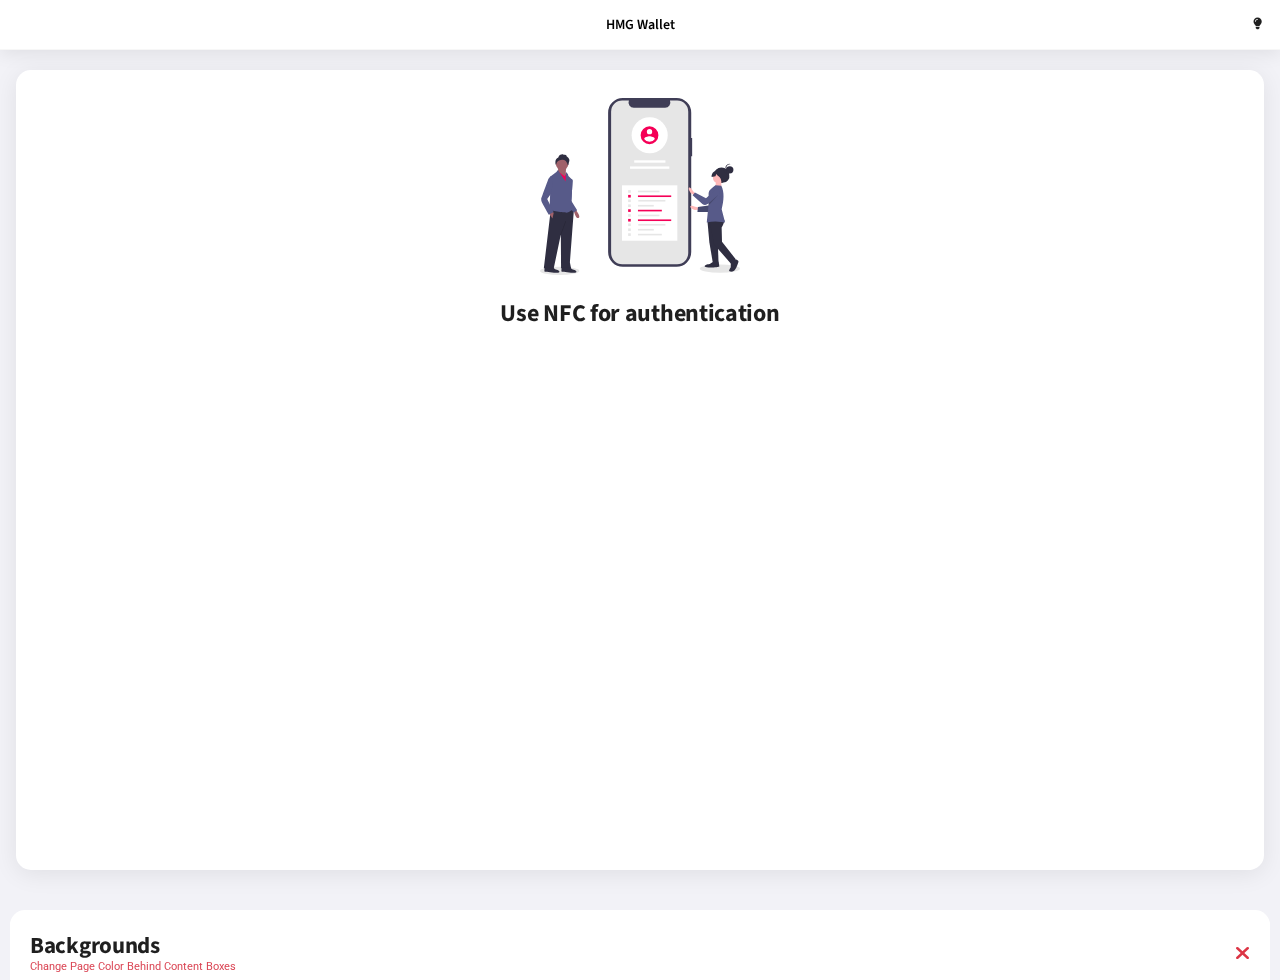
==== commit 0cf91234: "add nfc" ====
--- a/index.html
+++ b/index.html
@@ -33,7 +33,6 @@
             <div class="content mb-0">
                 <img src="images/undraw/2.svg" width="200" class="mx-auto mt-2">
                 <h1  class="text-center pt-4">Use NFC for authentication</h1>
-                <a id="nfc">aaaa</a>
                 </div>
             </div>
         </div>
@@ -135,39 +134,6 @@
         </div>
     </div>
     <!-- Menu Share -->
-    <div id="menu-share" class="menu menu-box-bottom menu-box-detached">
-        <div class="menu-title mt-n1"><h1>Share the Love</h1><p class="color-highlight">Just Tap the Social Icon. We'll add the Link</p><a href="#" class="close-menu"><i class="fa fa-times"></i></a></div>
-        <div class="content mb-0">
-            <div class="divider mb-0"></div>
-            <div class="list-group list-custom-small list-icon-0">
-                <a href="auto_generated" class="shareToFacebook external-link">
-                    <i class="font-18 fab fa-facebook-square color-facebook"></i>
-                    <span class="font-13">Facebook</span>
-                    <i class="fa fa-angle-right"></i>
-                </a>
-                <a href="auto_generated" class="shareToTwitter external-link">
-                    <i class="font-18 fab fa-twitter-square color-twitter"></i>
-                    <span class="font-13">Twitter</span>
-                    <i class="fa fa-angle-right"></i>
-                </a>
-                <a href="auto_generated" class="shareToLinkedIn external-link">
-                    <i class="font-18 fab fa-linkedin color-linkedin"></i>
-                    <span class="font-13">LinkedIn</span>
-                    <i class="fa fa-angle-right"></i>
-                </a>
-                <a href="auto_generated" class="shareToWhatsApp external-link">
-                    <i class="font-18 fab fa-whatsapp-square color-whatsapp"></i>
-                    <span class="font-13">WhatsApp</span>
-                    <i class="fa fa-angle-right"></i>
-                </a>
-                <a href="auto_generated" class="shareToMail external-link border-0">
-                    <i class="font-18 fa fa-envelope-square color-mail"></i>
-                    <span class="font-13">Email</span>
-                    <i class="fa fa-angle-right"></i>
-                </a>
-            </div>
-        </div>
-    </div>
 
 
 </div>
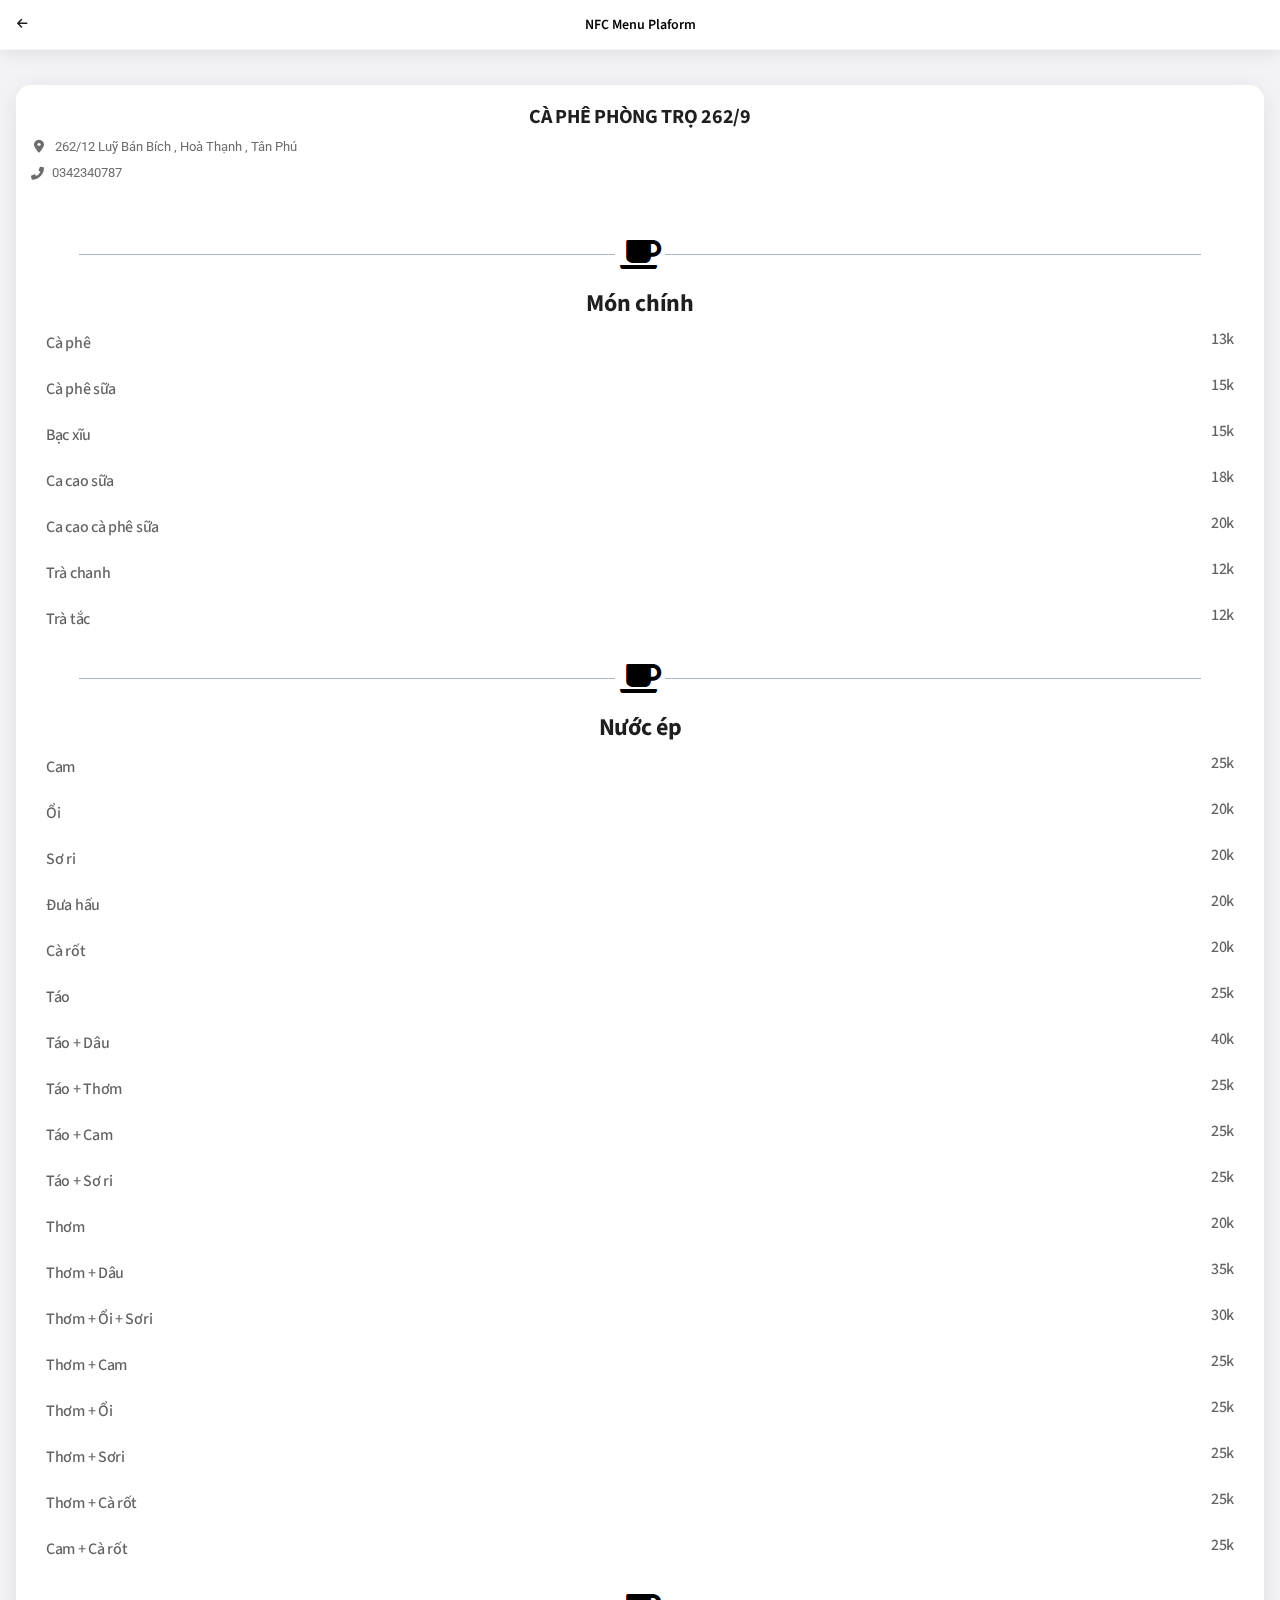
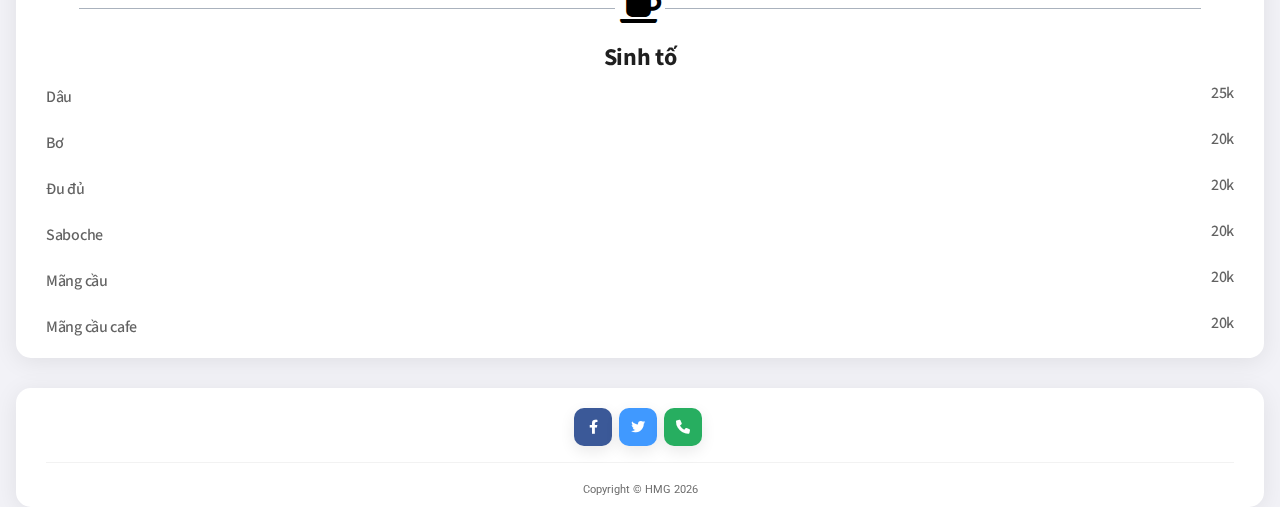
==== commit dd0b04a7: "add menu" ====
--- a/index.html
+++ b/index.html
@@ -9,133 +9,72 @@
 <link rel="stylesheet" type="text/css" href="styles/bootstrap.css">
 <link rel="stylesheet" type="text/css" href="styles/style.css">
 <link href="https://fonts.googleapis.com/css?family=Roboto:300,300i,400,400i,500,500i,700,700i,900,900i|Source+Sans+Pro:300,300i,400,400i,600,600i,700,700i,900,900i&display=swap" rel="stylesheet">
-<link rel="stylesheet" type="text/css" href="fonts/css/fontawesome-all.min.css">
+<link rel="stylesheet" type="text/css" href="fonts/css/fontawesome-all.min.css">    
 <link rel="manifest" href="_manifest.json" data-pwa-version="set_in_manifest_and_pwa_js">
 <link rel="apple-touch-icon" sizes="180x180" href="app/icons/icon-192x192.png">
 </head>
+<style>
+    .flex{
+        display: flex;
+    }
+    .justify-content-center{
+        justify-content: center;
+    }
+    .page-content{
+        padding-bottom: 0px !important;
+    }
+</style>
+    
+<body class="theme-light" data-highlight="highlight-red" data-gradient="body-default">
+    
+<div id="preloader"><div class="spinner-border color-highlight" role="status"></div></div>
+    
+<div id="page">
+    
+    <div class="header header-fixed header-logo-center">
+        <a href="index.html" class="header-title">NFC Menu Plaform</a>
+        <a href="#" data-back-button class="header-icon header-icon-1"><i class="fas fa-arrow-left"></i></a>
+    </div>
+            
+    <div class="page-content header-clear-large">
+        
+        <div class="card card-style" >
+            <div class="content">
+                <div class="flex justify-content-center">
+                    <h3 class="text-uppercase">Cà phê phòng trọ 262/9</h3>
+                </div>
+            
+                <div class="flex gap-2">
+                    <article id="map-marker-alt">
+                        <div class="relative"><span class="fa-fw select-all fas"></span></div>
+                    </article>
+                    <span>262/12 Luỹ Bán Bích , Hoà Thạnh , Tân Phú</span>
+                </div>
+                <div class="flex align-items-center gap-2">
+                    <i class="fas fa-phone-alt"></i>
+                    <span>0342340787</span>
+                </div>
+            </div>
+            <div id="menu-content">
 
-<body class="theme-light" data-highlight="highlight-red" data-gradient="body-default">
-
-<div id="preloader"><div class="spinner-border color-highlight" role="status"></div></div>
-
-<div id="page">
-
-    <div class="header header-fixed header-logo-center">
-        <a href="index.html" class="header-title">HMG Wallet</a>
-        <a href="#" data-toggle-theme class="header-icon header-icon-4"><i class="fas fa-lightbulb"></i></a>
-    </div>
-
-    
-
-    <div class="page-content header-clear-medium">
-
-        <div class="card card-style" style="height: 800px;">
-            <div class="content mb-0">
-                <img src="images/undraw/2.svg" width="200" class="mx-auto mt-2">
-                <h1  class="text-center pt-4">Use NFC for authentication</h1>
-                </div>
+            </div>
             </div>
         </div>
 
 
+        
+        <div class="footer card card-style">
+            <div class="text-center mb-3">
+                <a href="#" class="icon icon-xs rounded-sm shadow-l me-1 bg-facebook"><i class="fab fa-facebook-f"></i></a>
+                <a href="#" class="icon icon-xs rounded-sm shadow-l me-1 bg-twitter"><i class="fab fa-twitter"></i></a>
+                <a href="#" class="icon icon-xs rounded-sm shadow-l me-1 bg-phone"><i class="fa fa-phone"></i></a>
+            </div>
+            <p class="footer-copyright">Copyright &copy; HMG <span id="copyright-year">2023</span></p>
+            <div class="clear"></div>
+        </div>    
+
     </div>
-    <!-- End of Page Content-->
-    <!-- All Menus, Action Sheets, Modals, Notifications, Toasts, Snackbars get Placed outside the <div class="page-content"> -->
-
-    <div id="menu-verified" class="menu menu-box-modal menu-box-detached">
-        <div class="content text-center py-4">
-            <i class="fa fa-check-circle color-green-dark fa-6x scale-box"></i>
-            <h1 class="pt-4 mb-0">Identity Verified</h1>
-            <p>
-                Thank you for verifying your identity!
-            </p>
-            <a href="#" class="close-menu btn btn-center-l btn-m bg-green-dark rounded-sm text-uppercase font-700 mb-3">Awesome</a>
-        </div>
-    </div>
-
-    <div id="menu-settings" class="menu menu-box-bottom menu-box-detached">
-        <div class="menu-title mt-0 pt-0"><h1>Settings</h1><p class="color-highlight">Flexible and Easy to Use</p><a href="#" class="close-menu"><i class="fa fa-times"></i></a></div>
-        <div class="divider divider-margins mb-n2"></div>
-        <div class="content">
-            <div class="list-group list-custom-small">
-                <a href="#" data-toggle-theme data-trigger-switch="switch-dark-mode" class="pb-2 ms-n1">
-                    <i class="fa font-12 fa-moon rounded-s bg-highlight color-white me-3"></i>
-                    <span>Dark Mode</span>
-                    <div class="custom-control scale-switch ios-switch">
-                        <input data-toggle-theme type="checkbox" class="ios-input" id="switch-dark-mode">
-                        <label class="custom-control-label" for="switch-dark-mode"></label>
-                    </div>
-                    <i class="fa fa-angle-right"></i>
-                </a>
-            </div>
-            <div class="list-group list-custom-large">
-                <a data-menu="menu-highlights" href="#">
-                    <i class="fa font-14 fa-tint bg-green-dark rounded-s"></i>
-                    <span>Page Highlight</span>
-                    <strong>16 Colors Highlights Included</strong>
-                    <span class="badge bg-highlight color-white">HOT</span>
-                    <i class="fa fa-angle-right"></i>
-                </a>
-                <a data-menu="menu-backgrounds" href="#" class="border-0">
-                    <i class="fa font-14 fa-cog bg-blue-dark rounded-s"></i>
-                    <span>Background Color</span>
-                    <strong>10 Page Gradients Included</strong>
-                    <span class="badge bg-highlight color-white">NEW</span>
-                    <i class="fa fa-angle-right"></i>
-                </a>
-            </div>
-        </div>
-    </div>
-    <!-- Menu Settings Highlights-->
-    <div id="menu-highlights" class="menu menu-box-bottom menu-box-detached">
-        <div class="menu-title"><h1>Highlights</h1><p class="color-highlight">Any Element can have a Highlight Color</p><a href="#" class="close-menu"><i class="fa fa-times"></i></a></div>
-        <div class="divider divider-margins mb-n2"></div>
-        <div class="content">
-            <div class="highlight-changer">
-                <a href="#" data-change-highlight="blue"><i class="fa fa-circle color-blue-dark"></i><span class="color-blue-light">Default</span></a>
-                <a href="#" data-change-highlight="red"><i class="fa fa-circle color-red-dark"></i><span class="color-red-light">Red</span></a>
-                <a href="#" data-change-highlight="orange"><i class="fa fa-circle color-orange-dark"></i><span class="color-orange-light">Orange</span></a>
-                <a href="#" data-change-highlight="pink2"><i class="fa fa-circle color-pink2-dark"></i><span class="color-pink-dark">Pink</span></a>
-                <a href="#" data-change-highlight="magenta"><i class="fa fa-circle color-magenta-dark"></i><span class="color-magenta-light">Purple</span></a>
-                <a href="#" data-change-highlight="aqua"><i class="fa fa-circle color-aqua-dark"></i><span class="color-aqua-light">Aqua</span></a>
-                <a href="#" data-change-highlight="teal"><i class="fa fa-circle color-teal-dark"></i><span class="color-teal-light">Teal</span></a>
-                <a href="#" data-change-highlight="mint"><i class="fa fa-circle color-mint-dark"></i><span class="color-mint-light">Mint</span></a>
-                <a href="#" data-change-highlight="green"><i class="fa fa-circle color-green-light"></i><span class="color-green-light">Green</span></a>
-                <a href="#" data-change-highlight="grass"><i class="fa fa-circle color-green-dark"></i><span class="color-green-dark">Grass</span></a>
-                <a href="#" data-change-highlight="sunny"><i class="fa fa-circle color-yellow-light"></i><span class="color-yellow-light">Sunny</span></a>
-                <a href="#" data-change-highlight="yellow"><i class="fa fa-circle color-yellow-dark"></i><span class="color-yellow-light">Goldish</span></a>
-                <a href="#" data-change-highlight="brown"><i class="fa fa-circle color-brown-dark"></i><span class="color-brown-light">Wood</span></a>
-                <a href="#" data-change-highlight="night"><i class="fa fa-circle color-dark-dark"></i><span class="color-dark-light">Night</span></a>
-                <a href="#" data-change-highlight="dark"><i class="fa fa-circle color-dark-light"></i><span class="color-dark-light">Dark</span></a>
-                <div class="clearfix"></div>
-            </div>
-            <a href="#" data-menu="menu-settings" class="mb-3 btn btn-full btn-m rounded-sm bg-highlight shadow-xl text-uppercase font-900 mt-4">Back to Settings</a>
-        </div>
-    </div>
-    <!-- Menu Settings Backgrounds-->
-    <div id="menu-backgrounds" class="menu menu-box-bottom menu-box-detached">
-        <div class="menu-title"><h1>Backgrounds</h1><p class="color-highlight">Change Page Color Behind Content Boxes</p><a href="#" class="close-menu"><i class="fa fa-times"></i></a></div>
-        <div class="divider divider-margins mb-n2"></div>
-        <div class="content">
-            <div class="background-changer">
-                <a href="#" data-change-background="default"><i class="bg-theme"></i><span class="color-dark-dark">Default</span></a>
-                <a href="#" data-change-background="plum"><i class="body-plum"></i><span class="color-plum-dark">Plum</span></a>
-                <a href="#" data-change-background="magenta"><i class="body-magenta"></i><span class="color-dark-dark">Magenta</span></a>
-                <a href="#" data-change-background="dark"><i class="body-dark"></i><span class="color-dark-dark">Dark</span></a>
-                <a href="#" data-change-background="violet"><i class="body-violet"></i><span class="color-violet-dark">Violet</span></a>
-                <a href="#" data-change-background="red"><i class="body-red"></i><span class="color-red-dark">Red</span></a>
-                <a href="#" data-change-background="green"><i class="body-green"></i><span class="color-green-dark">Green</span></a>
-                <a href="#" data-change-background="sky"><i class="body-sky"></i><span class="color-sky-dark">Sky</span></a>
-                <a href="#" data-change-background="orange"><i class="body-orange"></i><span class="color-orange-dark">Orange</span></a>
-                <a href="#" data-change-background="yellow"><i class="body-yellow"></i><span class="color-yellow-dark">Yellow</span></a>
-                <div class="clearfix"></div>
-            </div>
-            <a href="#" data-menu="menu-settings" class="mb-3 btn btn-full btn-m rounded-sm bg-highlight shadow-xl text-uppercase font-900 mt-4">Back to Settings</a>
-        </div>
-    </div>
-    <!-- Menu Share -->
-
-
+    <!-- End of Page Content-->  
 </div>
 
 <script type="text/javascript" src="scripts/bootstrap.min.js"></script>
@@ -144,3 +83,28 @@
 <script type="text/javascript" src="scripts/custom.js"></script>
 <script type="text/javascript" src="scripts/index.js"></script>
 </body>
+
+<template id="template-menu">
+    <div class="content">
+        <div class="divider-icon divider-margins bg-gray-dark mx-5 mt-5">
+            <i class="fa-solid fa-mug-saucer font-33 mt-n3 bg-theme color-black"></i>
+            </div>
+        <div class="content mt-n3 mb-0">
+            <h1 class="text-center font-24" name="name"></h1>
+            <div name="items">
+
+            </div>
+        </div> 
+    </div>
+</template>
+<template id="template-item">
+    <div class="d-flex mb-3">
+        <div class="align-self-center w-100">
+            <h1 class="mb-n2 font-16 font-500 opacity-70" name="name"></h1>
+        </div>
+        <div class="align-self-center ms-auto">
+            <h1 class="font-16 mb-0 font-500 opacity-70" name="price"></h1>
+        </div>
+    </div>
+</template>
+
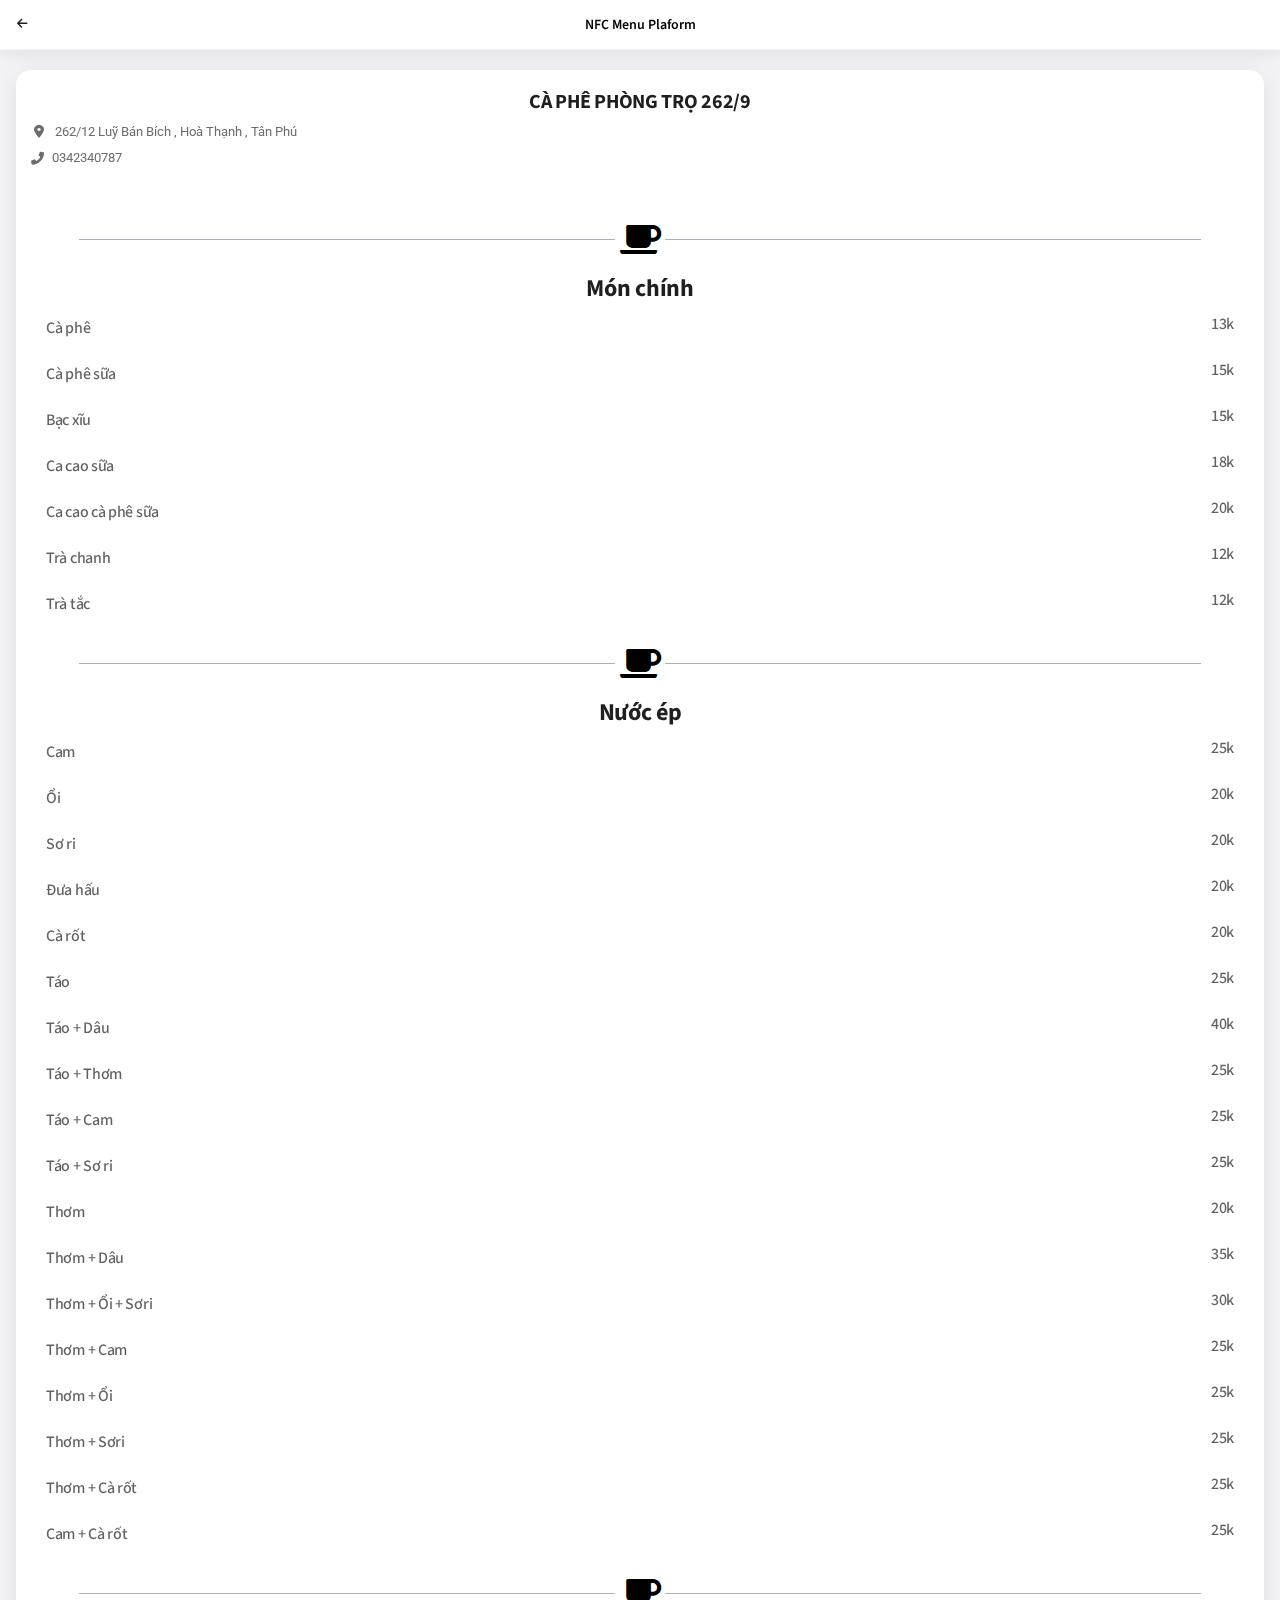
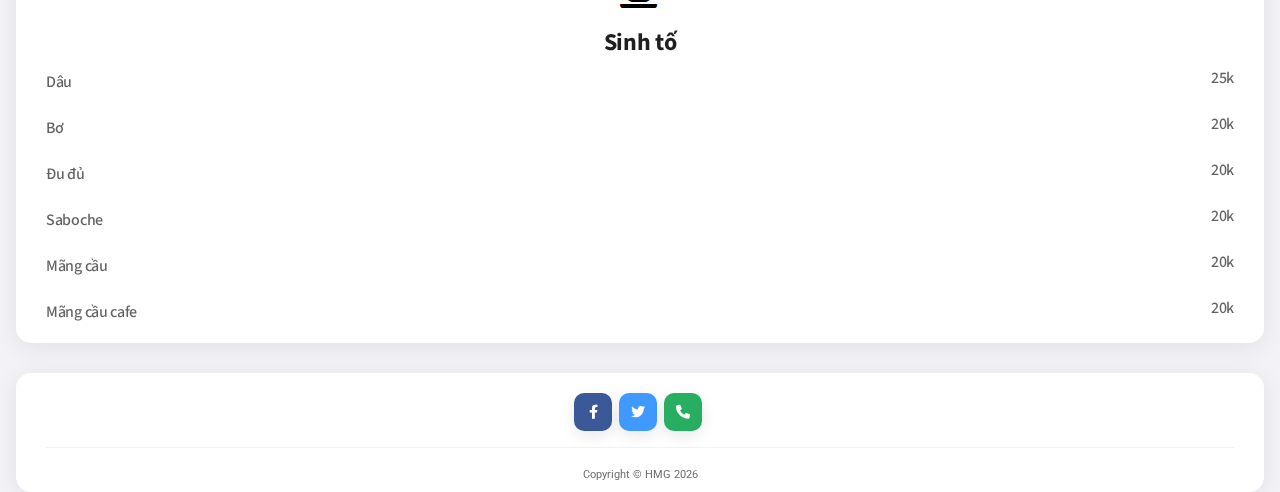
==== commit 15bf6f8d: "fix header" ====
--- a/index.html
+++ b/index.html
@@ -5,7 +5,7 @@
 <meta name="apple-mobile-web-app-capable" content="yes">
 <meta name="apple-mobile-web-app-status-bar-style" content="black-translucent">
 <meta name="viewport" content="width=device-width, initial-scale=1, minimum-scale=1, maximum-scale=1, viewport-fit=cover" />
-<title>StickyMobile BootStrap</title>
+<title>NFC Plaform To Everything</title>
 <link rel="stylesheet" type="text/css" href="styles/bootstrap.css">
 <link rel="stylesheet" type="text/css" href="styles/style.css">
 <link href="https://fonts.googleapis.com/css?family=Roboto:300,300i,400,400i,500,500i,700,700i,900,900i|Source+Sans+Pro:300,300i,400,400i,600,600i,700,700i,900,900i&display=swap" rel="stylesheet">
@@ -32,11 +32,11 @@
 <div id="page">
     
     <div class="header header-fixed header-logo-center">
-        <a href="index.html" class="header-title">NFC Menu Plaform</a>
-        <a href="#" data-back-button class="header-icon header-icon-1"><i class="fas fa-arrow-left"></i></a>
+        <a  class="header-title">NFC Menu Plaform</a>
+        <a  data-back-button class="header-icon header-icon-1"><i class="fas fa-arrow-left"></i></a>
     </div>
             
-    <div class="page-content header-clear-large">
+    <div class="page-content header-clear-medium">
         
         <div class="card card-style" >
             <div class="content">
@@ -81,7 +81,7 @@
 <script type="text/javascript" src="scripts/jquery.js"></script>
 <script type="text/javascript" src="scripts/jquery.min.js"></script>
 <script type="text/javascript" src="scripts/custom.js"></script>
-<script type="text/javascript" src="scripts/index.js"></script>
+<script type="text/javascript" src="scripts/index.js?v=123"></script>
 </body>
 
 <template id="template-menu">
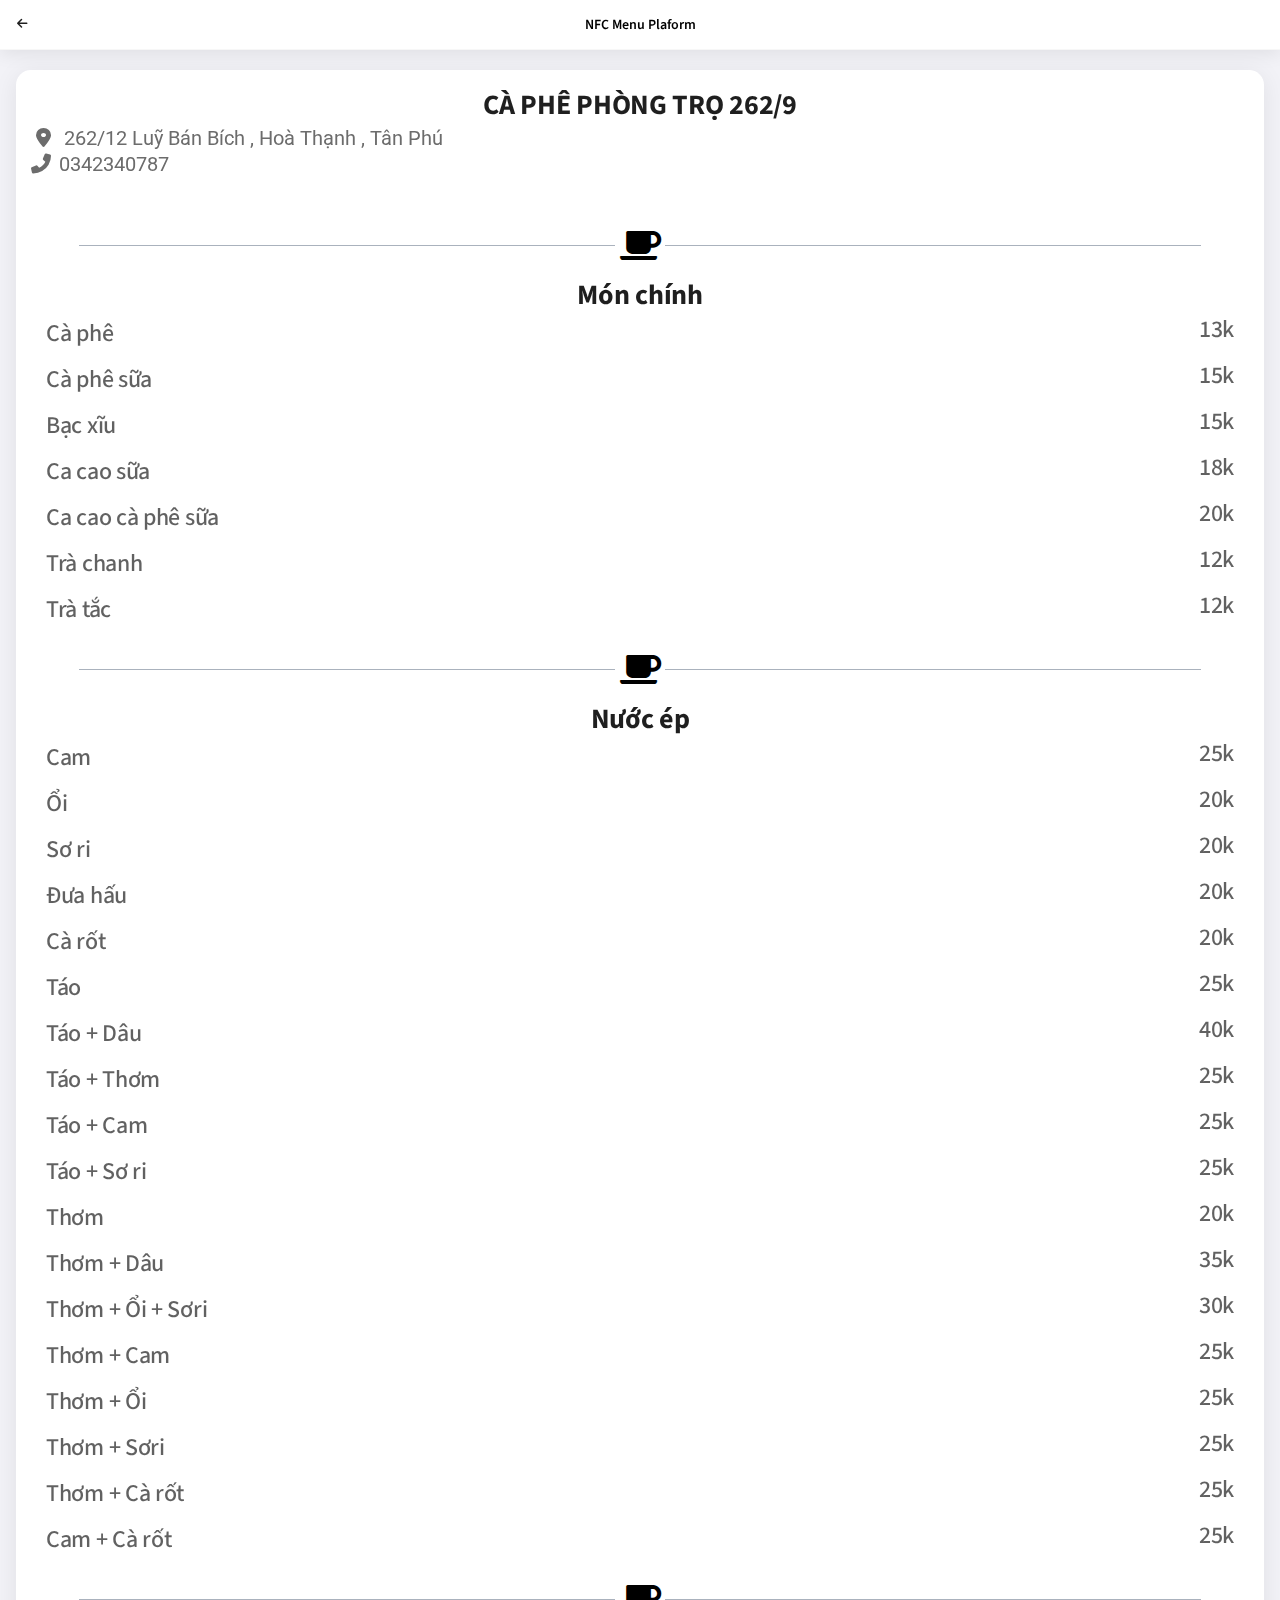
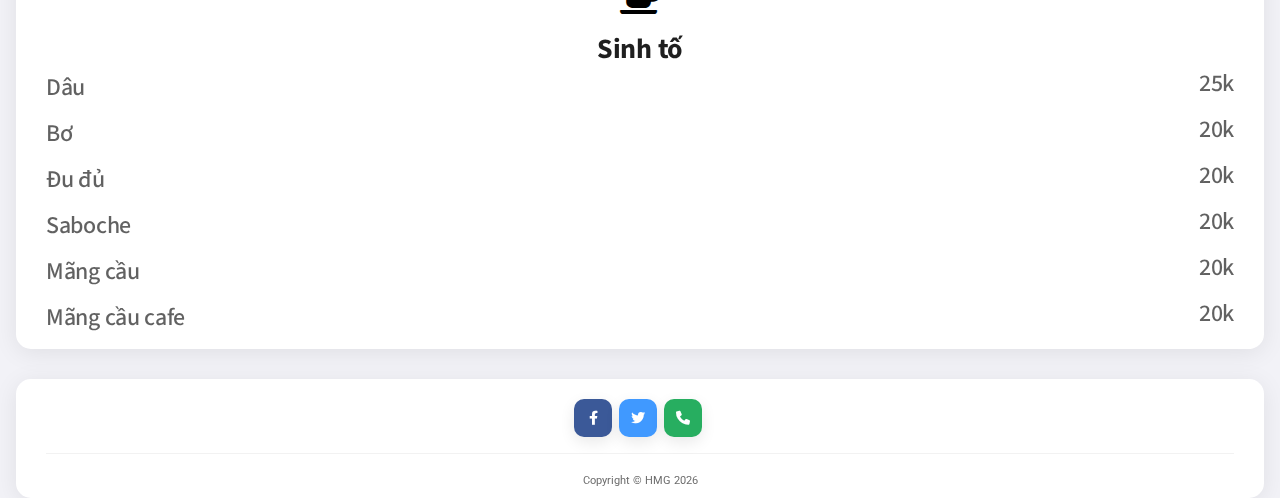
==== commit 773523da: "incre front" ====
--- a/index.html
+++ b/index.html
@@ -41,16 +41,16 @@
         <div class="card card-style" >
             <div class="content">
                 <div class="flex justify-content-center">
-                    <h3 class="text-uppercase">Cà phê phòng trọ 262/9</h3>
+                    <h1 class="text-uppercase font-28">Cà phê phòng trọ 262/9</h3>
                 </div>
             
-                <div class="flex gap-2">
+                <div class="flex gap-2 font-20">
                     <article id="map-marker-alt">
-                        <div class="relative"><span class="fa-fw select-all fas"></span></div>
+                        <div class="relative"><span class="fa-fw select-all fas "></span></div>
                     </article>
-                    <span>262/12 Luỹ Bán Bích , Hoà Thạnh , Tân Phú</span>
+                    <span >262/12 Luỹ Bán Bích , Hoà Thạnh , Tân Phú</span>
                 </div>
-                <div class="flex align-items-center gap-2">
+                <div class="flex align-items-center gap-2 font-20">
                     <i class="fas fa-phone-alt"></i>
                     <span>0342340787</span>
                 </div>
@@ -90,7 +90,7 @@
             <i class="fa-solid fa-mug-saucer font-33 mt-n3 bg-theme color-black"></i>
             </div>
         <div class="content mt-n3 mb-0">
-            <h1 class="text-center font-24" name="name"></h1>
+            <h1 class="text-center font-28" name="name"></h1>
             <div name="items">
 
             </div>
@@ -100,10 +100,10 @@
 <template id="template-item">
     <div class="d-flex mb-3">
         <div class="align-self-center w-100">
-            <h1 class="mb-n2 font-16 font-500 opacity-70" name="name"></h1>
+            <h1 class="mb-n2 font-24 font-500 opacity-70" name="name"></h1>
         </div>
         <div class="align-self-center ms-auto">
-            <h1 class="font-16 mb-0 font-500 opacity-70" name="price"></h1>
+            <h1 class="font-24 mb-0 font-500 opacity-70" name="price"></h1>
         </div>
     </div>
 </template>
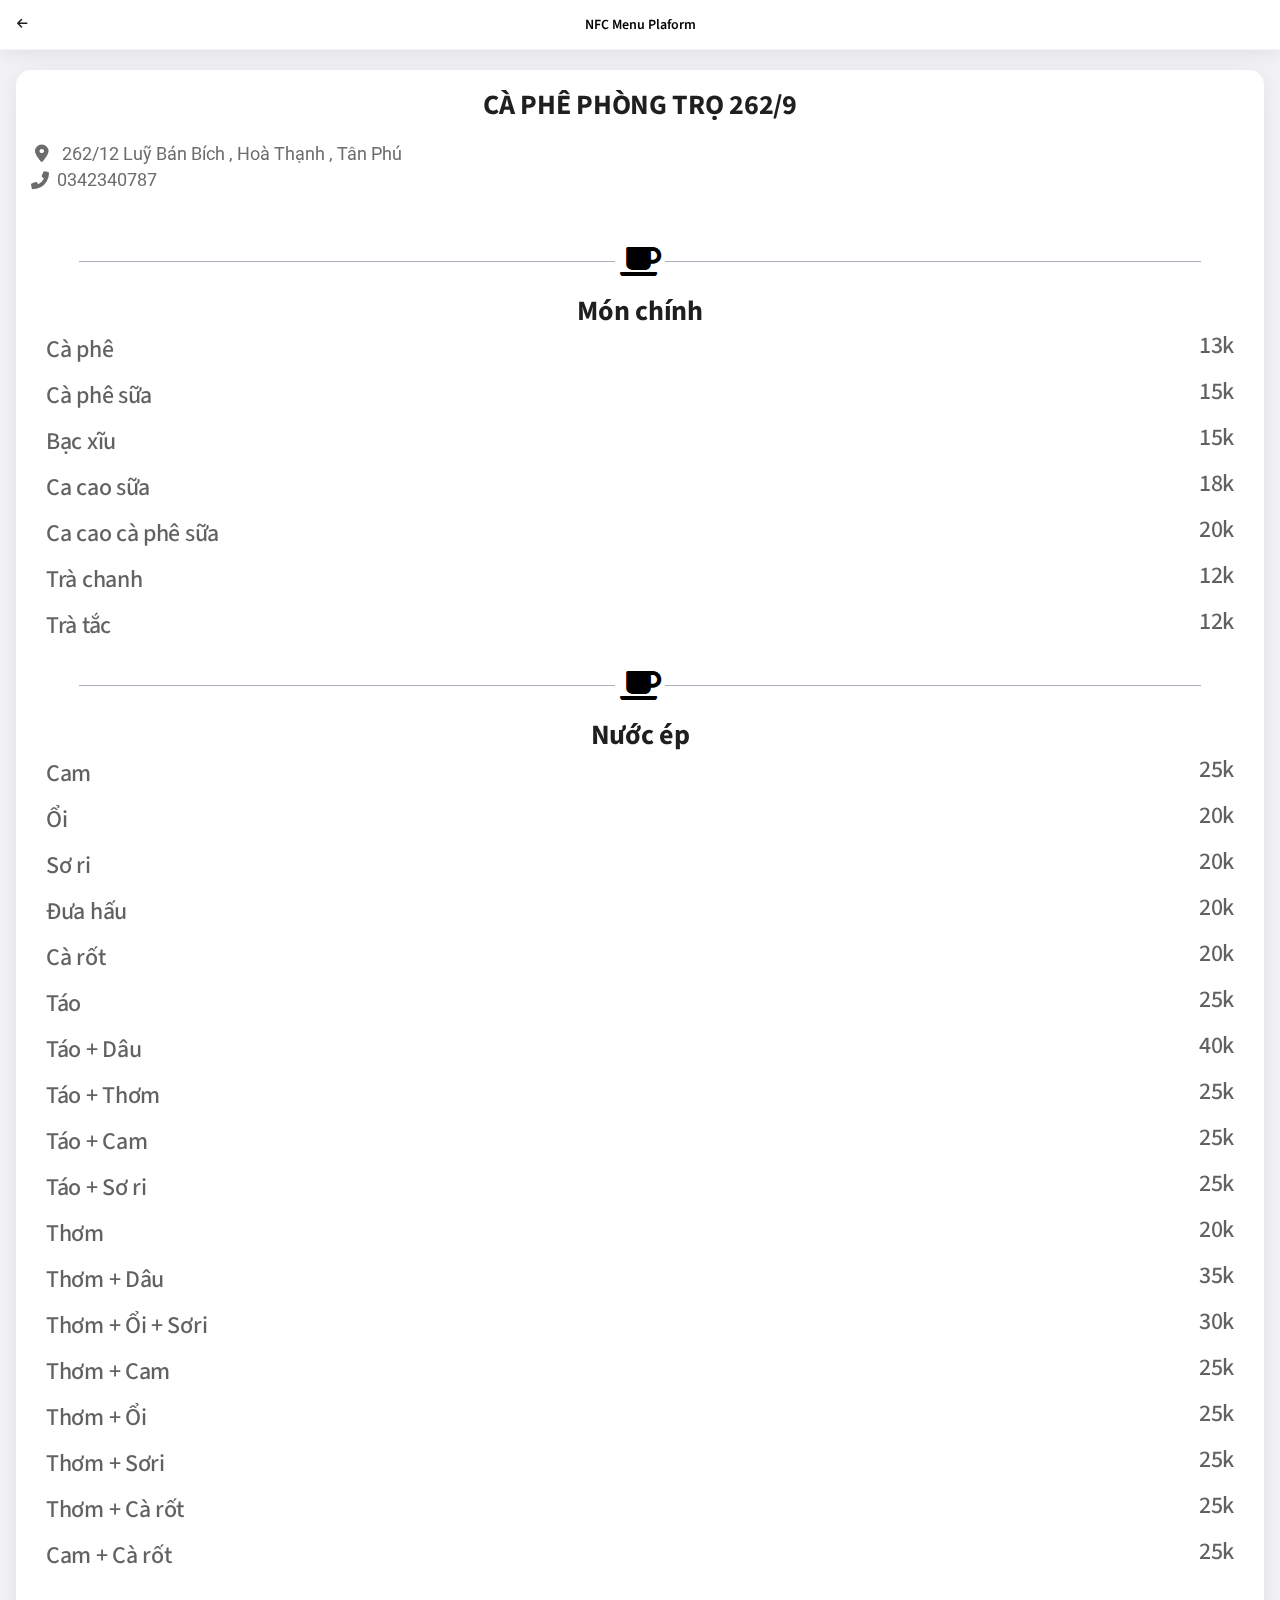
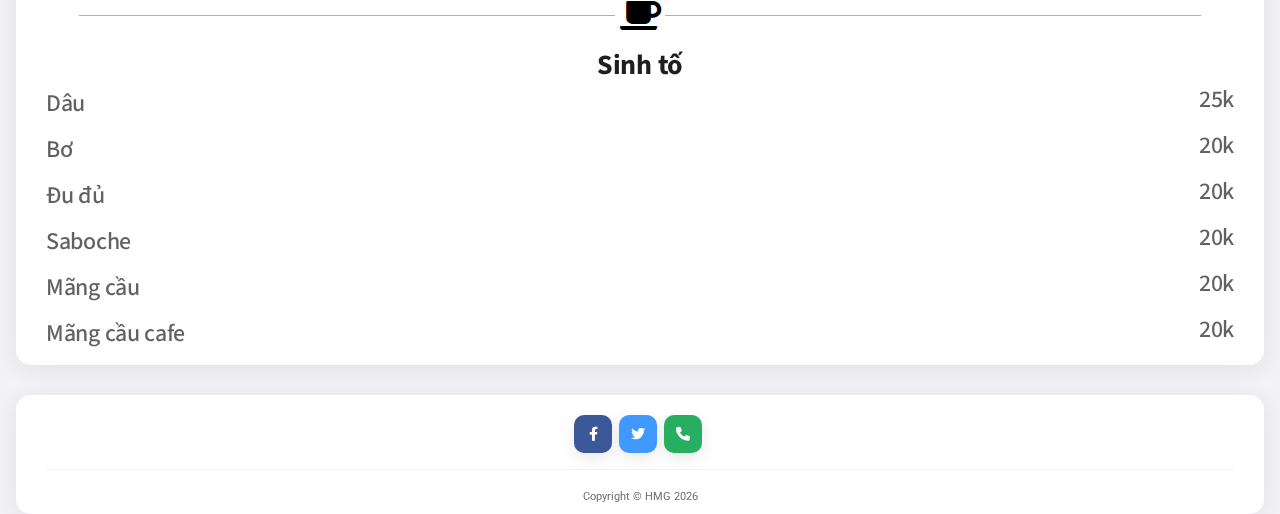
==== commit 94e61c6e: "add size" ====
--- a/index.html
+++ b/index.html
@@ -40,17 +40,17 @@
         
         <div class="card card-style" >
             <div class="content">
-                <div class="flex justify-content-center">
+                <div class="flex justify-content-center mb-3">
                     <h1 class="text-uppercase font-28">Cà phê phòng trọ 262/9</h3>
                 </div>
             
-                <div class="flex gap-2 font-20">
+                <div class="flex gap-2 font-18">
                     <article id="map-marker-alt">
                         <div class="relative"><span class="fa-fw select-all fas "></span></div>
                     </article>
                     <span >262/12 Luỹ Bán Bích , Hoà Thạnh , Tân Phú</span>
                 </div>
-                <div class="flex align-items-center gap-2 font-20">
+                <div class="flex align-items-center gap-2 font-18">
                     <i class="fas fa-phone-alt"></i>
                     <span>0342340787</span>
                 </div>
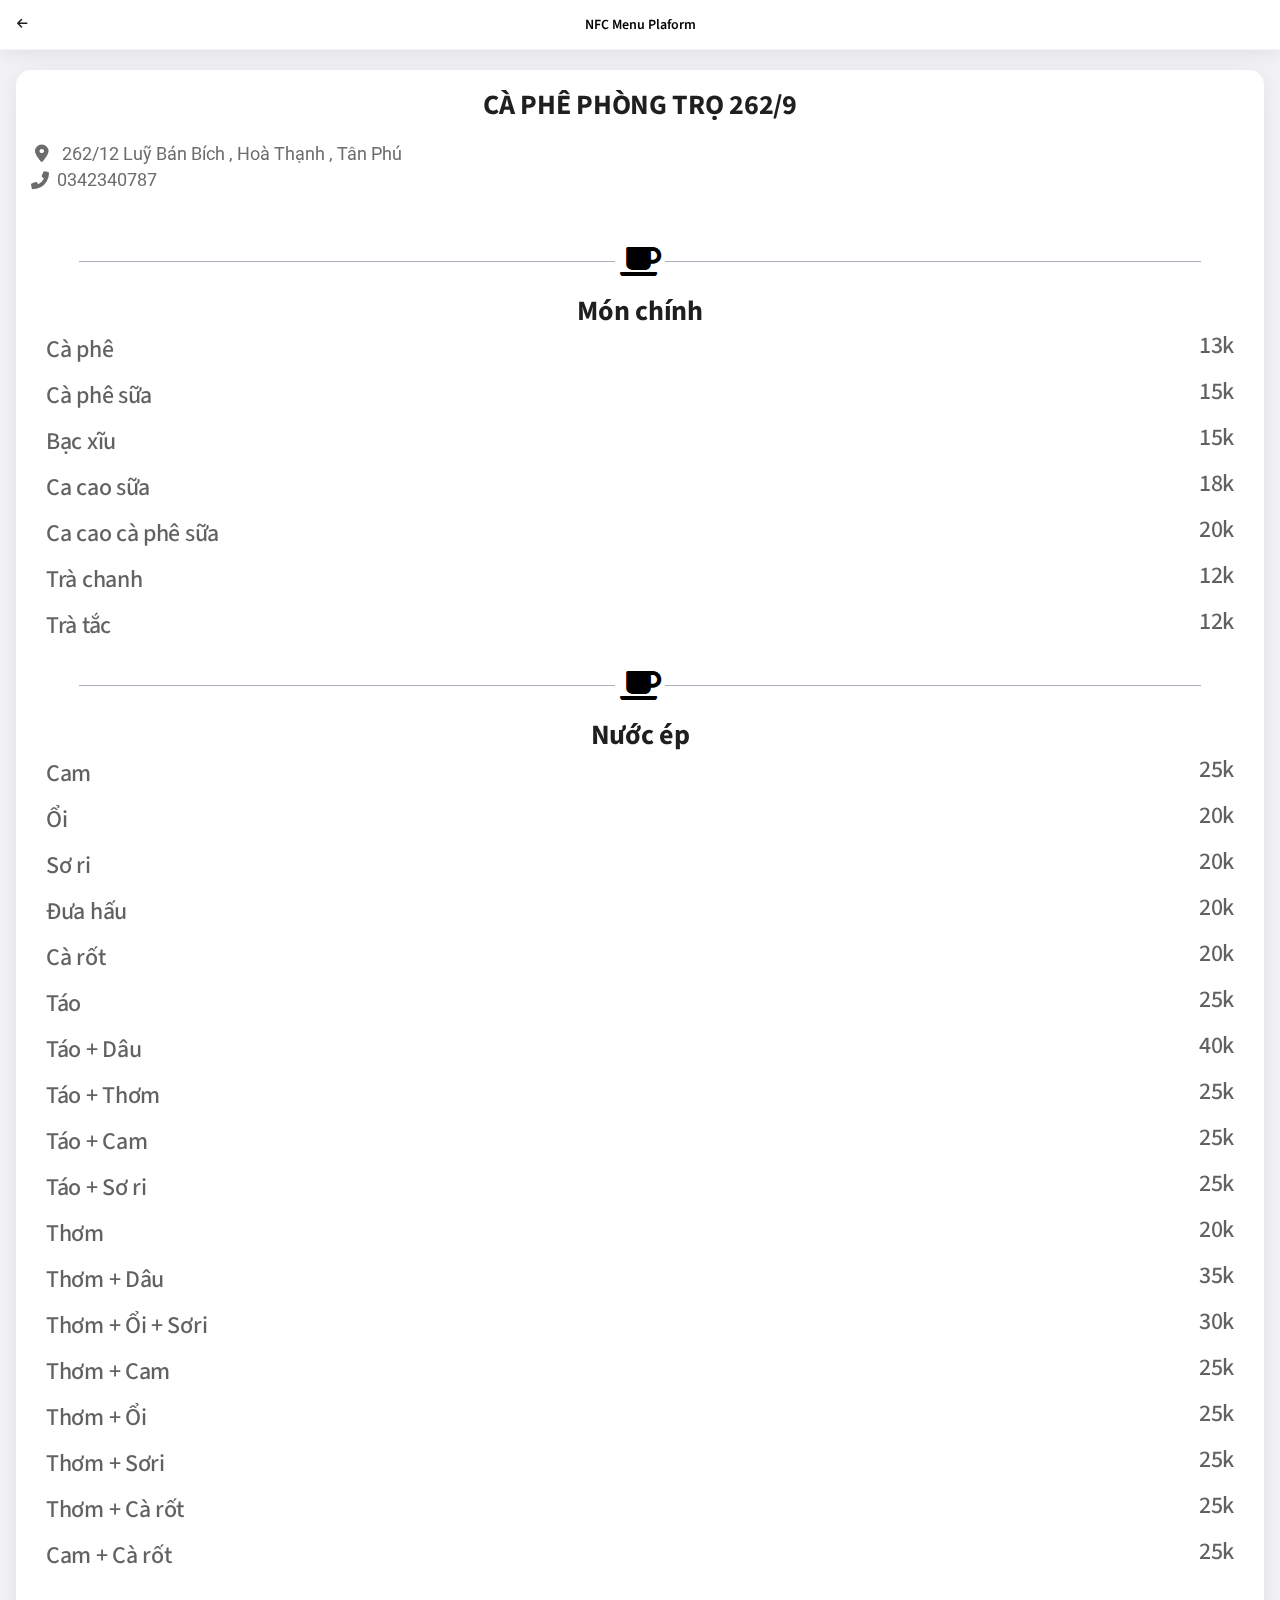
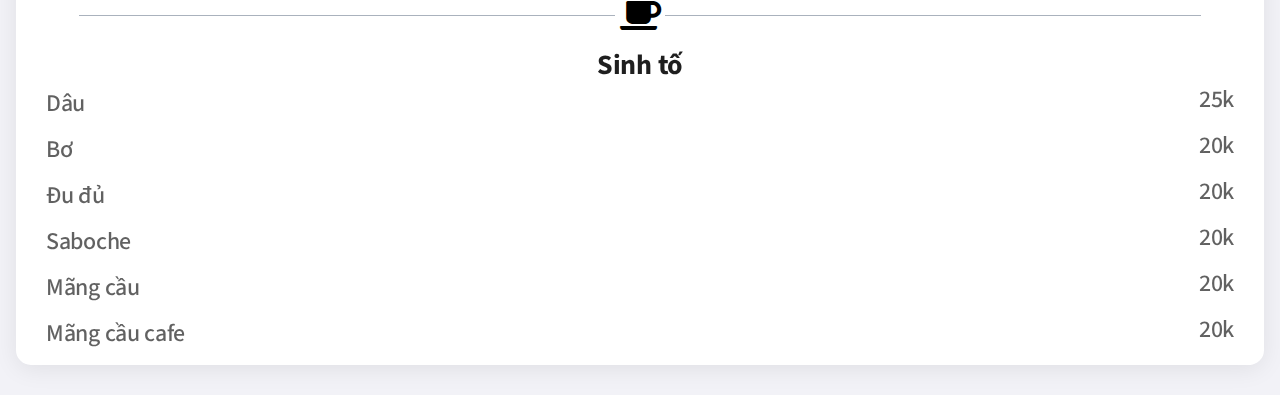
==== commit dbc1602c: "remove header" ====
--- a/index.html
+++ b/index.html
@@ -63,7 +63,7 @@
 
 
         
-        <div class="footer card card-style">
+        <!-- <div class="footer card card-style">
             <div class="text-center mb-3">
                 <a href="#" class="icon icon-xs rounded-sm shadow-l me-1 bg-facebook"><i class="fab fa-facebook-f"></i></a>
                 <a href="#" class="icon icon-xs rounded-sm shadow-l me-1 bg-twitter"><i class="fab fa-twitter"></i></a>
@@ -71,7 +71,7 @@
             </div>
             <p class="footer-copyright">Copyright &copy; HMG <span id="copyright-year">2023</span></p>
             <div class="clear"></div>
-        </div>    
+        </div>     -->
 
     </div>
     <!-- End of Page Content-->  
